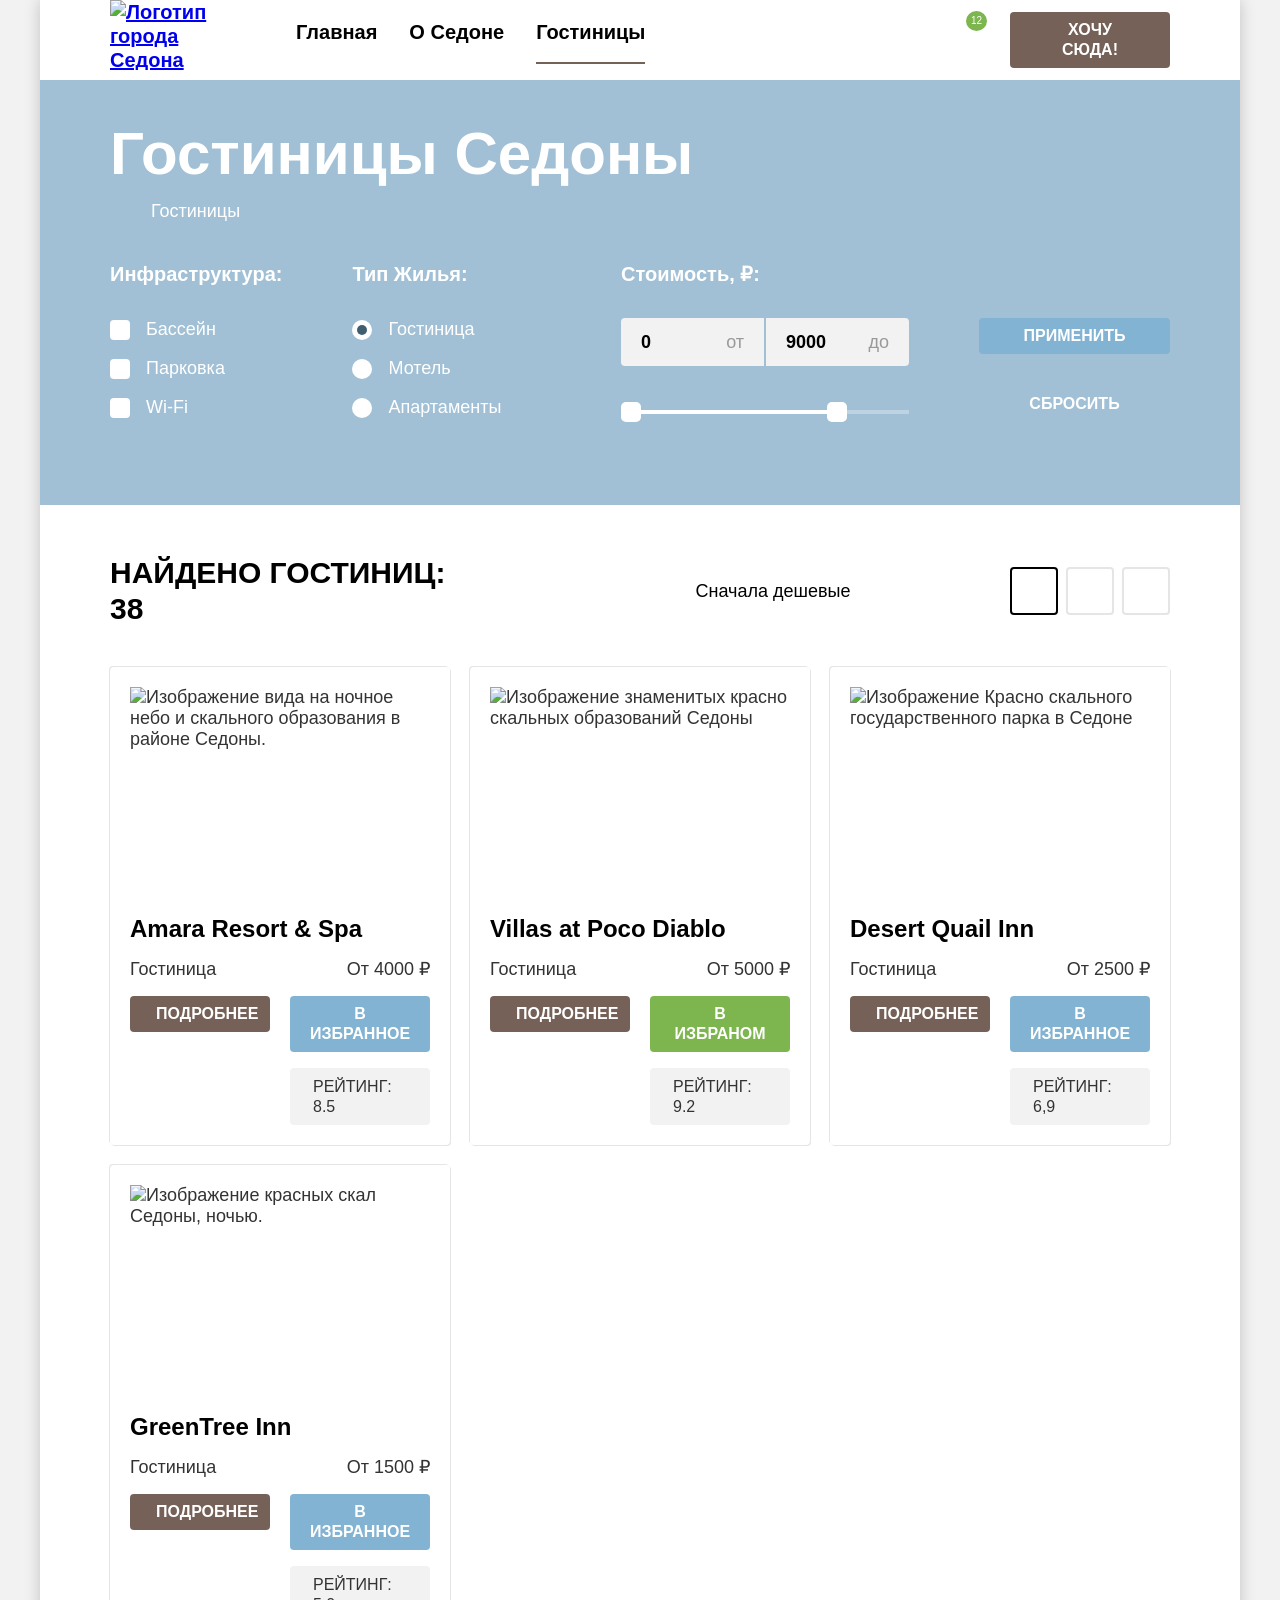
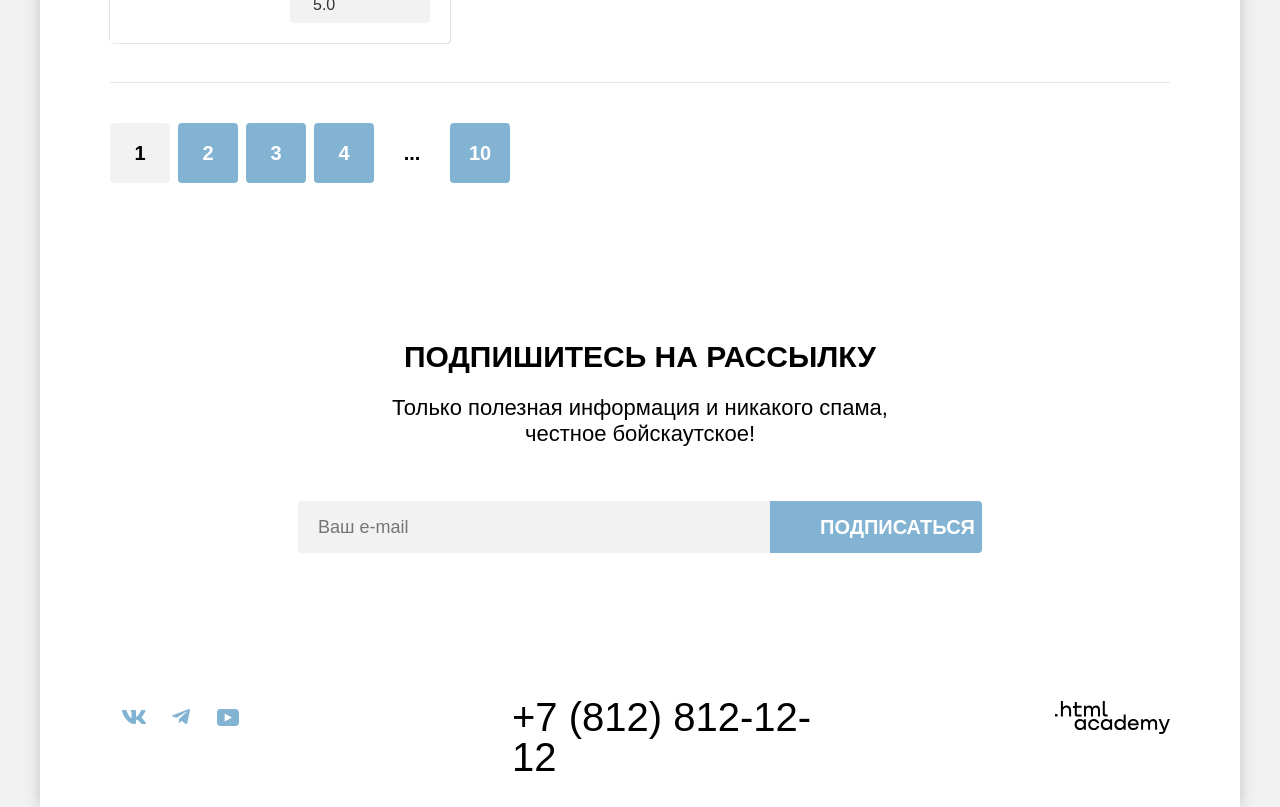
==== catalog.html @ 56d8e595 "New update 05.03.26" ====
<!DOCTYPE html>
<html lang="ru">

  <head>
    <meta charset="utf-8">
    <title>HTML Academy: Седона</title>
    <link rel="stylesheet" href="./css/style.css">
  </head>

  <body>
    <div class="content-wrapper">
      <header class="page-header">
        <a class="logo" aria-current="page" href="index.html">
          <img src="./images/logo.svg" width="140" height="70" alt="Логотип города Седона">
        </a>
        <nav class="page-header-navigation">
          <ul class="navigation-list">
            <li class="navigation-item">
              <a class="navigation-link navigation-link-hover" href="index.html">Главная</a>
            </li>
            <li class="navigation-item">
              <a class="navigation-link navigation-link-hover" href="#">О Седоне</a>
            </li>
            <li class="navigation-item">
              <a class="navigation-link navigation-link-currently" href="catalog.html">Гостиницы</a>
            </li>
          </ul>
          <div class="user-navigation">
            <a class="navigation-link navigation-icon-search" href="#">
              <span class="visually-hidden">Поиск</span>
            </a>
            <a class="navigation-link navigation-icon-preferences" href="#">
              <span class="visually-hidden">Количество предпочтений</span>
              <span class="user-navigation-counter">12</span>
            </a>
            <a href="#" class="navigation-link button">Хочу сюда!</a>
          </div>
        </nav>
      </header>
      <main class="main-inner">
        <div class="inner-wrapper">
          <header class="main-inner-header">
            <h1 class="main-inner-title">Гостиницы Седоны</h1>
            <ul class="breadcrumbs-list">
              <li class="breadcrumbs-item">
                <a class="breadcrumbs-link breadcrumbs-main" href="index.html">
                  <span class="visually-hidden">Главная страница</span>
                </a>
              </li>
              <li class="breadcrumbs-item">
                <a class="breadcrumbs-link">
                  Гостиницы
                </a>
              </li>
            </ul>
          </header>
          <section class="filters-hotels">
            <h2 class="visually-hidden">Фильтры для выбора гостиниц</h2>
            <form class="filters-form" action=" https://echo.htmlacademy.ru/" method="get">
              <fieldset class="filter-fields">
                <legend class="filter-title">Инфраструктура:</legend>
                <ul class="filter-list">
                  <li class="filter-item">
                    <label class="control">
                      <input class="control-input visually-hidden" type="checkbox" name="pool" checked>
                      <span class="control-mark"></span>
                      <span class="control-label">Бассейн</span>
                    </label>
                  </li>
                  <li class="filter-item">
                    <label class="control">
                      <input class="control-input visually-hidden" type="checkbox" name="parking" checked>
                      <span class="control-mark"></span>
                      <span class="control-label">Парковка</span>
                    </label>
                  </li>
                  <li class="filter-item">
                    <label class="control">
                      <input class="control-input visually-hidden" type="checkbox" name="WF">
                      <span class="control-mark"></span>
                      <span class="control-label">Wi-Fi</span>
                    </label>
                  </li>
                </ul>
              </fieldset>
              <fieldset class="filter-fields">
                <legend class="filter-title">Тип Жилья:</legend>
                <ul class="filter-list">
                  <li class="filter-item">
                    <label class="control">
                      <input class="control-input visually-hidden" type="radio" name="accommodation-type" value="hotel"
                        checked>
                      <span class="control-mark"></span>
                      <span class="control-label">Гостиница</span>
                    </label>
                  </li>
                  <li class="filter-item">
                    <label class="control">
                      <input class="control-input visually-hidden" type="radio" name="accommodation-type" value="motel">
                      <span class="control-mark"></span>
                      <span class="control-label">Мотель</span>

                    </label>
                  </li>
                  <li class="filter-item">
                    <label class="control">
                      <input class="control-input visually-hidden" type="radio" name="accommodation-type"
                        value="apartments">
                      <span class="control-mark"></span>
                      <span class="control-label">Апартаменты</span>
                    </label>
                  </li>
                </ul>
              </fieldset>
              <fieldset class="filter-fields">
                <legend class="filter-title">Стоимость, ₽:</legend>
                <div class="range-wrapper-inputs">
                  <label class="range-input-label">
                    <input class="range-input range-input-min" type="number" name="price-from" value="0" min="0"
                      max="8990" step="10">
                    <span class="range-input-text">от</span>
                  </label>
                  <label class="range-input-label">
                    <input class="range-input range-input-max" type="number" name="price-to" value="9000" min="10"
                      max="9000" step="10">
                    <span class="range-input-text">до</span>
                  </label>
                </div>
                <div class="range">
                  <div class="range-slider slider">
                    <div class="slider-bar" style="left: 0; width: 226px">
                      <button class="slider-button slider-button-min" type="button">
                        <span class="visually-hidden">Ручка минимальной цены</span>
                      </button>
                      <button class="slider-button slider-button-max" type="button">
                        <span class="visually-hidden">Ручка максимальной цены</span>
                      </button>
                    </div>
                  </div>
                </div>
              </fieldset>
              <div class="filter-buttons">
                <button class="filter-button-submit button" type="submit">Применить</button>
                <button class="filter-button-reset button" type="reset">Сбросить</button>
              </div>
            </form>
          </section>
        </div>
        <section class="catalog">
          <h2 class="visually-hidden">Результаты поиска</h2>
          <div class="catalog-sort">
            <h3 class="visually-hidden">Сортировка и отображение</h3>
            <p class="sort-title section-title">Найдено гостиниц: <span class="catalog-quantity">38</span></p>
            <select class="sort-select">
              <option class="sort-select-option">Сначала дешевые</option>
            </select>
            <ul class="sort-viewer-list">
              <li class="viewer-item">
                <a class="viewer-link viewer-icon viewer-link-active" href="#">
                  <span class="visually-hidden">Отображение карточками</span>
                </a>
              </li>
              <li class="viewer-item">
                <a class="viewer-link viewer-compact" href="#">
                  <span class="visually-hidden">Отображение слайдами</span>
                </a>
              </li>
              <li class="viewer-item">
                <a class="viewer-link viewer-list" href="#">
                  <span class="visually-hidden">Отображение списком</span>
                </a>
              </li>
            </ul>
          </div>
          <h3 class="visually-hidden">Список выбранных гостиниц</h3>
          <ul class="catalog-card-list">
            <li class="card-item">
              <img class="card-img" src="./images/content/Amara Resort & Spa.jpg" width="300" height="212"
                alt="Изображение вида на ночное небо и скального образования в районе Седоны.">
              <h4 class="card-title">
                <a class="card-link" href="#">
                  Amara Resort & Spa
                </a>
              </h4>
              <p class="card-description">
                <span class="description-title">Гостиница</span>
                <span class="description-defenition">От 4000 ₽</span>
              </p>
              <a class="button card-link button-fiarst" href="#">Подробнее</a>
              <a class="button card-link button-second" href="#">В избранное</a>
              <p class="star-four">
                <span class="visually-hidden">4 звезды</span>
              </p>
              <p class="card-rate">Рейтинг: 8.5</p>
            </li>
            <li class="card-item">
              <img class="card-img" src="./images/content/Villas at Poco Diablo.jpg" width="300" height="212"
                alt="Изображение знаменитых красно скальных образований Седоны">
              <h4 class="card-title">
                <a class="card-link" href="#">
                  Villas at Poco Diablo
                </a>
              </h4>
              <p class="card-description">
                <span class="description-title">Гостиница</span>
                <span class="description-defenition">От 5000 ₽</span>
              </p>
              <a class="button card-link button-fiarst" href="#">Подробнее</a>
              <a class="button card-link button-second-active" href="#">В избраном</a>
              <p class="star-four">
                <span class="visually-hidden">4 звезды</span>
              </p>
              <p class="card-rate">Рейтинг: 9.2</p>
            </li>
            <li class="card-item">
              <img class="card-img" src="./images/content/Desert Quail Inn.jpg" width="300" height="212"
                alt="Изображение Красно скального государственного парка в Седоне">
              <h4 class="card-title">
                <a class="card-link" href="#">
                  Desert Quail Inn
                </a>
              </h4>
              <p class="card-description">
                <span class="description-title">Гостиница</span>
                <span class="description-defenition">От 2500 ₽</span>
              </p>
              <a class="button card-link button-fiarst" href="#">Подробнее</a>
              <a class="button card-link button-second" href="#">В избранное</a>
              <p class="star star-three">
                <span class="visually-hidden">3 звезды</span>
              </p>
              <p class="card-rate">Рейтинг: 6,9</p>
            </li>
            <li class="card-item">
              <img class="card-img" src="./images/content/GreenTree Inn .jpg" width="300" height="212"
                alt="Изображение красных скал Седоны, ночью.">
              <h4 class="card-title">
                <a class="card-link" href="#">
                  GreenTree Inn
                </a>
              </h4>
              <p class="card-description">
                <span class="description-title">Гостиница</span>
                <span class="description-defenition">От 1500 ₽</span>
              </p>
              <a class="button card-link button-fiarst" href="#">Подробнее</a>
              <a class="button card-link button-second" href="#">В избранное</a>
              <p class="star star-two">
                <span class="visually-hidden">2 звезды</span>
              </p>
              <p class="card-rate">Рейтинг: 5.0</p>
            </li>
          </ul>
          <h3 class="visually-hidden">Список страниц</h3>
          <ul class="pages-list">
            <li class="pages-item">
              <a class="pages-link pages-first-link" href="#">1</a>
            </li>
            <li class="pages-item">
              <a class="pages-link" href="#">2</a>
            </li>
            <li class="pages-item">
              <a class="pages-link" href="#">3</a>
            </li>
            <li class="pages-item">
              <a class="pages-link" href="#">4</a>
            </li>
            <li class="pages-item">
              <a class="pages-link pages-penultimate-link" href="#">...</a>
            </li>
            <li class="pages-item">
              <a class="pages-link" href="#">10</a>
            </li>
          </ul>
        </section>
        <section class="subscribe">
          <h2 class="subscribe-title">Подпишитесь на рассылку</h2>
          <p class="subscribe-text">Только полезная информация и никакого спама,<br>честное
            бойскаутское!</p>
          <form class="subscribe-form" action=" https://echo.htmlacademy.ru/" method="get">
            <label class="subscribe-field">
              <span class="visually-hidden">Адрес вашей электронной почты</span>
              <input class="field-input" type="email" name="email" placeholder="Ваш e-mail">
            </label>
            <button class="subscribe-button big-button button" type="submit">Подписаться</button>
          </form>
        </section>
      </main>
      <footer class="footer">
        <ul class="footer-social-list">
          <li class="footer-social-item">
            <a class="footer-social-link" href="https://vk.com/htmlacademy">
              <span class="visually-hidden">Вконтакте</span>
              <svg class="navigation-icon" aria-hidden="true" focusable="false" xmlns="http://www.w3.org/2000/svg"
                width="24" height="14" fill="none" viewBox="0 0 24 14">
                <path fill="#83b3d3" fill-rule="evenodd"
                  d="M23.45.95c.17-.55 0-.95-.8-.95h-2.62c-.67 0-.98.35-1.14.73 0 0-1.34 3.2-3.23 5.27-.61.6-.89.8-1.22.8-.17 0-.42-.2-.42-.74V.95c0-.66-.18-.95-.74-.95H9.15c-.42 0-.67.3-.67.6 0 .61.95.76 1.05 2.5v3.8c0 .84-.16.99-.5.99-.88 0-3.05-3.21-4.33-6.89-.25-.71-.5-1-1.17-1H.9C.15 0 0 .35 0 .73c0 .68.89 4.07 4.14 8.55C6.32 12.34 9.38 14 12.16 14c1.67 0 1.88-.37 1.88-1v-2.32c0-.73.16-.88.69-.88.38 0 1.05.2 2.61 1.67C19.11 13.22 19.4 14 20.41 14h2.62c.75 0 1.13-.37.91-1.1-.24-.72-1.09-1.77-2.21-3.02-.62-.7-1.53-1.47-1.81-1.86-.4-.49-.28-.7 0-1.14 0 0 3.2-4.43 3.53-5.93"
                  clip-rule="evenodd" />
              </svg>
            </a>
          </li>
          <li class="footer-social-item">
            <a class="footer-social-link" href="https://t.me/htmlacademy">
              <span class="visually-hidden">Телеграм</span>
              <svg class="navigation-icon" aria-hidden="true" focusable="false" xmlns="http://www.w3.org/2000/svg"
                width="18" height="16" fill="none" viewBox="0 0 18 16">
                <path fill="#83b3d3"
                  d="M16.79.1.84 6.25c-1.09.43-1.08 1.04-.2 1.31l4.1 1.28 9.47-5.98c.44-.27.85-.12.52.18L7.05 9.96l-.28 4.22c.41 0 .6-.19.83-.41l1.99-1.93 4.13 3.05c.77.42 1.31.2 1.5-.7l2.72-12.8c.28-1.12-.43-1.62-1.16-1.3" />
              </svg>
            </a>
          </li>
          <li class="footer-social-item">
            <a class="footer-social-link" href="https://www.youtube.com/user/htmlacademyru">
              <span class="visually-hidden">Ютуб</span>
              <svg class="navigation-icon" aria-hidden="true" focusable="false" xmlns="http://www.w3.org/2000/svg"
                width="22" height="17" fill="none" viewBox="0 0 22 17">
                <path fill="#83b3d3"
                  d="M18.6 0H3.18C1.31 0 0 1.6 0 3.4v10.1C0 15.4 1.31 17 3.17 17h15.66c1.64 0 3.17-1.6 3.17-3.4V3.4C21.78 1.6 20.47 0 18.6 0M7.67 12.54V4.46L15 8.5z" />
              </svg>
            </a>
          </li>
        </ul>
        <div class="footer-phone">
          <a class="phones-number" href="tel:+78128121212">+7 (812) 812-12-12</a>
        </div>
        <a class="footer-developer" href="https://htmlacademy.ru/">
          <svg class="navigation-icon" aria-hidden="true" focusable="false" xmlns="http://www.w3.org/2000/svg"
            width="115" height="33" fill="none" viewBox="0 0 115 33">
            <path fill="#000"
              d="M0 12.9v2.6h2.5v-2.6zM11.6 4.5c-1.6 0-2.8.7-3.6 1.7h-.1V0h-2v15.5h2v-5.3c0-2.1 1.3-3.6 3.3-3.6 1.8 0 2.9 1.4 2.9 3.2v5.7h2V9.4c.1-3-1.8-4.9-4.5-4.9M26.6 4.8h-4.8V1.1h-2v3.8h-1.9v2h1.9v6c0 1.7 1 2.7 2.7 2.7h4.1v-2h-3.7c-.7 0-1.1-.4-1.1-1.1V6.8h4.8zM41.1 4.6c-1.6 0-2.9.8-3.5 2.1h-.1c-.6-1.2-1.8-2.1-3.4-2.1-1.4 0-2.5.8-3.1 1.8h-.1V4.8H29v10.6h2V10c0-2 1-3.5 2.6-3.5 1.5 0 2.4 1 2.4 2.6v6.3h2V9.8c0-2.4 1.4-3.3 2.6-3.3 1.5 0 2.4 1 2.4 2.6v6.3h2V8.9c.1-2.5-1.4-4.3-3.9-4.3M47.8 12.7c0 1.7 1 2.7 2.8 2.7h2v-2h-1.7c-.7 0-1.1-.4-1.1-1.1V0h-2zM28.9 19.7c-.9-1.1-2.2-1.8-3.9-1.8-3.1 0-5.4 2.3-5.4 5.6s2.3 5.6 5.4 5.6c1.8 0 3-.8 3.8-1.9h.1v1.6h2V18.2h-2zm-3.6 7.4c-2.2 0-3.6-1.6-3.6-3.6s1.4-3.6 3.6-3.6 3.6 1.6 3.6 3.6c0 1.9-1.4 3.6-3.6 3.6M44.2 22c-.5-2.4-2.6-4.1-5.4-4.1a5.4 5.4 0 0 0-5.6 5.6c0 3.1 2.2 5.6 5.6 5.6 2.8 0 4.9-1.8 5.4-4.2h-2.1a3.4 3.4 0 0 1-3.3 2.3c-2.2 0-3.6-1.6-3.6-3.6s1.4-3.6 3.6-3.6c1.6 0 2.8 1 3.3 2.2h2.1zM55.1 19.7c-.9-1.1-2.2-1.8-3.9-1.8-3.1 0-5.4 2.3-5.4 5.6s2.3 5.6 5.4 5.6c1.8 0 3-.8 3.8-1.9h.1v1.6h2V18.2h-2zm-3.6 7.4c-2.2 0-3.6-1.6-3.6-3.6s1.4-3.6 3.6-3.6 3.6 1.6 3.6 3.6c0 1.9-1.5 3.6-3.6 3.6M68.7 19.8c-.9-1.1-2.2-1.9-3.9-1.9-3.1 0-5.4 2.3-5.4 5.6s2.2 5.6 5.4 5.6c1.7 0 3-.8 3.8-1.8h.1v1.5h2V13.4h-2zm-3.6 7.3c-2.2 0-3.6-1.6-3.6-3.6s1.4-3.6 3.6-3.6 3.6 1.6 3.6 3.6c-.1 2-1.5 3.6-3.6 3.6M78.3 17.9c-3.3 0-5.5 2.5-5.5 5.6 0 3 2.1 5.6 5.5 5.6 2.5 0 4.5-1.3 5.2-3.6h-2.1c-.5 1-1.6 1.6-3 1.6-1.9 0-3.3-1.3-3.4-2.9h8.8c.2-3.6-2-6.3-5.5-6.3m0 1.9c1.7 0 3 1 3.3 2.6h-6.5c.3-1.5 1.5-2.6 3.2-2.6M98.2 17.9c-1.6 0-2.9.8-3.6 2h-.1c-.6-1.2-1.8-2-3.4-2-1.4 0-2.5.7-3.1 1.8v-1.5h-1.9v10.6h2v-5.4c0-2 1-3.4 2.6-3.5 1.5 0 2.4 1 2.4 2.6v6.3h2v-5.6c0-2.4 1.4-3.3 2.6-3.3 1.5 0 2.4 1 2.4 2.6v6.3h2v-6.5c.1-2.6-1.4-4.4-3.9-4.4M109.4 27l-3.6-8.9h-2.2l4.8 11.6c-.3.9-.7 1.2-1.7 1.2h-2.5v2h2.5c1.8 0 2.8-.8 3.5-2.6l4.7-12.2h-2.1z" />
          </svg>
        </a>
      </footer>
    </div>
  </body>

</html>
---- css/style.css ----
@font-face {
  font-family: "PT Sans";
  font-weight: 400;
  font-style: normal;
  font-display: swap;
  src: url("../fonts/ptsans-400.woff2") format("woff2");
}

@font-face {
  font-family: "PT Sans";
  font-weight: 700;
  font-style: normal;
  font-display: swap;
  src: url("../fonts/ptsans-700.woff2") format("woff2");
}

html{
  height: 100%;
}

body {
  font-family: "PT Sans", sans-serif;
  font-size: 18px;
  line-height: 21px;
  font-weight: 400;
  font-style: normal;
  background-color: #f2f2f2;
  color: #333333;
  height: 100%;
  margin: 0;
}

.visually-hidden {
  position: absolute;
  width: 1px;
  height: 1px;
  margin: -1px;
  padding: 0;
  border: 0;
  clip: rect(0 0 0 0);
  overflow: hidden;
}

.content-wrapper{
  background-color: #ffffff;
  width: 1200px;
  margin: 0 auto;
  display: flex;
  flex-direction: column;
  min-height: 100vh;
  box-shadow: 0 0 15px 0 #00000033;
;
}

.page-header{
  display: flex;
  padding: 0 70px;
  min-height: 64px;
  font-size: 20px;
  line-height: 24px;
  font-weight: 700;
  align-items: flex-start;
}

.logo {
  display: flex;
  align-items: center;
  margin-right: 30px;
  margin-bottom: -6px;
  z-index: 100;
}

.logo img{
  display: block;
}

.page-header-navigation {
  display: flex;
  flex-grow: 1;
  align-items: flex-start;
}

.navigation-list {
  display: flex;
  width: 464px;
  align-items: center;
  flex-wrap: wrap;
  margin: 0;
  padding: 0;
  list-style: none;
}


.navigation-link-currently::after{
  position: absolute;
  content: "";
  left: 16px;
  right: 16px;
  bottom: 0;
  height: 2px;
  background-color: #756257;
}

.user-navigation {
  display: flex;
  width: 338px;
  align-items: flex-start;
  flex-wrap: wrap;
  margin-left: auto;
  justify-content: flex-end;
}

.navigation-link,.card-link,.footer-social-link,.phones-number,.pages-link{
  display: block;
  color: #000000;
  text-decoration: none;
}

.navigation-link{
  position: relative;
  min-width: 20px;
  min-height: 20px;
  padding: 20px 16px;
}

.navigation-link-hover:hover::after{
  position: absolute;
  content: "";
  left: 16px;
  right: 16px;
  bottom: 0;
  height: 2px;
  background-color: #756257;
}

.user-navigation .navigation-link{
  padding: 22px 12px;
}

.user-navigation .button:hover{
  background-color: #615048;
}

.user-navigation .button{
  margin: 12px 0 12px 20px;
  padding: 8px 34px;
  max-width: 160px;
  box-sizing: border-box;
}

.navigation-icon-search{
  background-image: url(../images/background/search.svg);
  background-repeat: no-repeat;
  background-position: center;
}

.navigation-icon-preferences{
  background-image: url(../images/background/preferences.svg);
  background-repeat: no-repeat;
  background-position: center;
  position: relative
}

.user-navigation-counter{
    position: absolute;
    background-color: #7DB54F;
    color: #fff;
    padding: 5px;
    border-radius: 50%;
    top: 11px;
    left: 20px;
    font-size: 10px;
    line-height: 10px;
    font-weight: 400;
}

.button{
  background-color: #756157;
  font-family: "PT Sans", sans-serif;
  color: #ffffff;
  font-size: 16px;
  line-height: 20px;
  font-weight: 700;
  text-transform: uppercase;
  text-align: center;
  border: none;
  border-radius: 4px;
}

.big-button{
  font-size: 20px;
  line-height: 36px;
}

.main,.main-inner{
  flex-grow: 1;
}

.promo-image{
  display: block;
  padding: 51px 0 82px;
  margin: 0 auto;
}

.main-promo{
  background-image: url(../images/background/divider.svg),url(../images/background/promo.jpg);
  background-size: 100% auto,cover;
  background-position: left bottom,left top;
  background-repeat: no-repeat;
  background-color: #a1c0d5;
  margin-bottom: 69px;
}

.section-title,.search-title,.subscribe-title {
  color: #000000;
  font-size: 30px;
  font-weight: 700;
  line-height: 36px;
  text-transform: uppercase;
  margin: 0;
}

.section-description,.search-text,.subscribe-text{
  font-size: 22px;
  line-height: 26px;
  margin: 0;
}

.section-subtitle{
  color: #000000;
  font-size: 24px;
  font-weight: 700;
  line-height: 28px;
  text-transform: uppercase;
  margin: 0;
}

.features-large .section-subtitle::after{
  background-color: #FFFFFF4D;
}

.features{
  text-align: center;
  margin-bottom: 64px;
}

.features-title{
  margin-bottom: 25px;
}

.features-description{
  margin-bottom: 90px;
}

.features-list{
  display: flex;
  flex-wrap: wrap;
  margin: 0;
  padding: 0;
  list-style: none;
}

.features-item{
  width: 400px;
  box-sizing: border-box;
  padding: 112px 85px;
}


.features-large{
  display: flex;
  width: 1200px;
  flex-wrap: wrap;
  color: #ffffff;
  background-color: #82B3D3;
  padding: 0;
}

.features-small:nth-of-type(odd) {
  background-color: rgba(131, 179, 211, 0.12);
}

.features-small:nth-of-type(even) {
  background-color: rgba(131, 179, 211, 0.2);
}

.features-large-wrapper{
  width: 400px;
  padding: 102px 85px;
  box-sizing: border-box;
}

.features-large .section-subtitle{
  color: #ffffff;
}

.features-subtitle{
  margin-bottom: 62px;
  position: relative;
}

.features-subtitle::after{
   content: "";
   width: 60px;
   height: 2px;
   background-color: #0000004D;
   top: 86px;
   left: 50%;
   margin-left: -30px;
   position: absolute;
}

.features-text{
  margin: 0;
}

.services{
  text-align: center;
}

.services-list{
  width: 1200px;
  display: flex;
  flex-wrap: wrap;
  margin: 0;
  padding: 0;
  list-style: none;
}

.services-title{
  margin-bottom: 20px;
}

.services-description{
  margin-bottom: 64px;
}

.services-item{
  box-sizing: border-box;
  width: 400px;
  padding: 183px 85px 81px;
  background-repeat: no-repeat;
  background-position: 162.5px 81px;
}

.services-item:nth-of-type(odd){
  background-color: #83B3D31F;
}

.services-item-dwelling{
  background-image: url(../images/background/dwelling.svg);
}

.services-item-food{
  background-image: url(../images/background/food.svg);
}

.services-item-gift{
  background-image: url(../images/background/gift.svg);
}

.services-item-text{
  margin: 0;
}

.services-item-title{
  margin-bottom: 30px;
}

.search{
  width: 1200px;
  text-align: center;
  padding: 96px 304px;
  box-sizing: border-box;
}

.search-title{
  margin-bottom: 20px;
}

.search-text{
  margin-bottom: 54px;
}

.search-button{
  text-decoration: none;
  display: inline-block;
  padding: 8px 50px;
  min-width: 276px;
  border: none;
}

.subscribe{
  background-color: #a1c0d5;
  color: #ffffff;
  background-image: url(../images/background/subscribe.jpg);
  background-size: cover;
  background-position: left top;
  background-repeat: no-repeat;
  text-align: center;
  padding-top: 96px;
  padding-bottom: 104px;
}



.subscribe-title{
  color: #ffffff;
  margin: 0;
  margin-bottom: 20px;
}

.subscribe-description{
  margin-bottom: 54px;
}

.subscribe-form{
  display: flex;
  margin: 0 auto;
  width: 684px;
  border-radius: 4px;
}
.subscribe-field{
flex-grow: 1;
}
.subscribe-button{
  min-width: 132px;
  min-height: 36px;
  padding: 8px 50px;
  border: none;
  border-top-left-radius: 0;
  border-bottom-left-radius: 0;
}

.field-input{
  width: 452px;
  padding: 14px 0 14px 20px;
  border-top-left-radius: 4px;
  border-bottom-left-radius: 4px;
  border: none;
}

.field-input {
  font-family: inherit;
  font-size: 18px;
  line-height: 24px;
  background-color: #F2F2F2;
;
}

.subscribe-button{
  background-color: #82B3D3;
}

.footer{
  display: flex;
  padding: 40px 70px 30px;
  justify-content: space-between;
  align-items: flex-start;
}

.footer-social-list{
  display: flex;
  align-items: center;
  width: 190px;
  margin: 0;
  padding: 0;
  list-style: none;
  flex-wrap: wrap;
}

.footer-social-link{
  position: relative;
  display: block;
  min-width: 24px;
  min-height: 17px;
  padding: 11.5px 11.665px ;
}

.navigation-icon{
  position: absolute;
  top: 0;
  bottom: 0;
  right: 0;
  left: 0;
  margin: auto;


}

.footer-phone{
  display: flex;
  flex-wrap: wrap;
  justify-content: center;
  width: 331px; ;
}

.phones-number{
  font-size: 40px;
  line-height: 40px;
}

.footer-developer{
  position: relative;
  width: 115px;
  height: 40px;
}

.inner-wrapper{
  background-color: #a1c0d5;
  color: #ffffff;
  background-image: url(../images/background/main-inner.jpg);
  background-size: cover;
  background-position: left top;
  background-repeat: no-repeat;
  padding: 35px 70px 70px;
}

.filters-form{
  display: flex;
  flex-grow: 1;
  align-items: flex-start;
}

.filter-fields{
  width: 150px;
  padding: 0;
  margin: 0;
  margin-right: 70px;
  border: none;
}

.filter-fields:nth-child(3){
  width: 288px;
  margin-left: auto;
}

.filter-title{
  margin-bottom: 32px;
  padding: 0;
}

.filter-list{
  margin: 0;
  padding: 0;
  list-style-type: none;
}

.control{
  position: relative;
  display: block;
  font-size: 18px;
  line-height: 23px;
  padding-left: 36px;
  margin-bottom: 16px;
}

.control-mark{
  position: absolute;
  top: 1.5px;
  left: 0;
  width: 20px;
  height: 20px;
  background-color: #ffffff;
  border-radius: 4px;
}

.control-input[type="checkbox"]:checked + .control-mark{
  background-image: url(../images/background/checked.svg);
  background-repeat: no-repeat;
  background-position: center;
}

.control-input[type="radio"] + .control-mark{
  border-radius: 50%;
}

.control-input[type="radio"]:checked + .control-mark::before{
  position: absolute;
  top: 5px;
  left: 5px;
  width: 10px;
  height: 10px;
  border-radius: 50%;
  background-color: #3f5e72;
  content: "";
}

.range-wrapper-inputs{
  display: flex;
  justify-content: center;
  gap: 2px;
  margin-bottom: 44px;
}

.range-input-label{
  display: flex;
  align-items: center;
  position: relative;
  border-radius: 4px;
}

.range-input{
  width: 143px;
  box-sizing: border-box;
  padding: 12px 20px;
  font-family: "PT Sans", sans-serif;
  font-size: 18px;
  font-weight: 700;
  line-height: 24px;
  text-align: left;
  background-color: #F2F2F2;
  border: none;
  appearance: textfield;
}

.range-input::-webkit-outer-spin-button,
.range-input::-webkit-inner-spin-button {
  appearance: none;
  margin: 0;
}

.range-input-max{
  border-radius: 0 4px 4px 0;
}

.range-input-min{
  border-radius: 4px 0 0 4px;
}

.range-input-text{
  position: absolute;
  right: 20px;
  top: 50%;
  transform: translateY(-50%);
  color: #999;
}

.range-slider{
  position: relative;
  height: 4px;
  background-color: rgba(255, 255, 255, 0.3);
}

.slider-bar{
  position: absolute;
  height: 4px;
  background-color: #ffffff;
}

.slider-button{
  position: absolute;
  width: 20px;
  height: 20px;
  background-color: #ffffff;
  border-radius: 5px;
  border: none;
}

.slider-button-min{
  top: -8px;
  left: 0;
}

.slider-button-max {
  top: -8px;
  right: 0;
}

.filter-buttons{
 display: flex;
 flex-direction: column;
 width: 191px;
 padding-top: 56px;
 flex-wrap: wrap;
 gap: 32px;

}

.main-inner-title{
font-weight: 700;
font-size: 60px;
line-height: 78px;
margin: 0;
margin-bottom: 8px;
}

.breadcrumbs-list {
  display: flex;
  align-items: center;
  flex-wrap: wrap;
  gap: 10px;
  margin: 0;
  margin-bottom: 40px;
  padding: 0;
  list-style: none;
}


.breadcrumbs-item {
  display: flex;
  align-items: center;
}

.breadcrumbs-item:not(:last-child)::after {
  content: "";
  width: 8px;
  height: 20px;
  margin-left: 10px;
  background-image: url(../images/background/arrow.svg);
  background-repeat: no-repeat;
  background-position: center;
}

.breadcrumbs-main {
  display: block;
  width: 13px;
  height: 20px;

  background-image: url(../images/background/main-page.svg);
  background-repeat: no-repeat;
  background-position: center;
}

.filter-title{
font-weight: 700;
font-size: 20px;
line-height: 24px;
}

.control{
  line-height: 23px;
}

.range-field{
  line-height: 24px;
}

.filter-button-submit{
  background-color: #82B3D3;
  padding: 8px 0;
}

.filter-button-reset{
  background-color: transparent;
  padding: 8px 0;
}

.catalog{
  padding: 50px 70px 60px;
}

.catalog-sort{
  display: flex;
  flex-grow: 1;
  align-items: center;
  margin-bottom: 40px;
}

.sort-title{
  margin-right: 200px;
}

.sort-select{
  width: 292px;
  padding: 14px 20px;
  padding-right: 52px;
  background-color: inherit;
  font-family: "PT Sans", sans-serif;
  font-size: 18px;
  line-height: 21px;
  font-weight: 400;
  font-style: normal;
  appearance: none;
  background-image: url(../images/background/select-arrow.svg);
  background-repeat: no-repeat;
  background-position: right 20px center;
  border: none;

}

.select-option{
  font-family: inherit;
  font-size: inherit;
  line-height: inherit;
}

.sort-viewer-list{
  display: flex;
  flex-wrap: wrap;
  width: 216px;
  gap: 8px;
  margin: 0;
  margin-left: auto;
  padding: 0;
  list-style: none;
  justify-content: end;
  align-items: center;
}

.viewer-link{
  display: block;
  min-width: 16px;
  min-height: 14px;
  padding: 15px 14px;
  border: 2px solid #E5E5E5;
  border-radius: 4px;
}

.viewer-link-active{
  border-color: #000000;
}

.viewer-icon{
  background-image: url(../images/background/View-icon.svg);
  background-repeat: no-repeat;
  background-position: center;
}

.viewer-compact{
  background-image: url(../images/background/View-compact.svg);
  background-repeat: no-repeat;
  background-position: center;
}

.viewer-list{
   background-image: url(../images/background/View-list.svg);
  background-repeat: no-repeat;
  background-position: center;
}

.card-title{
font-size: 24px;
line-height: 28px;
}

.button-fiarst{
  padding: 8px 26px;
}

.button-second{
  background-color: #82B3D3;
  padding: 8px 20px;
}

.button-second-active{
  background-color: #7DB54F;
  padding: 8px 18px;
}

.card-rate{
font-size: 16px;
line-height: 20px;
text-transform: uppercase;
padding: 9px 22px 8px 23px;
background-color: #F2F2F2;
border-radius: 4px;
margin: 0;
}
.pages-link{
font-weight: 700;
font-size: 20px;
line-height: 36px;
text-align: center;
vertical-align: middle;
text-transform: uppercase;
}

.main-inner .subscribe{
  background-color: transparent;
  background-image: none;
  color: #000000;
}

.main-inner .subscribe-title{
  color: #000000;
}

.pages-list{
  display: flex;
  flex-wrap: wrap;
  gap: 8px;
  margin: 0;
  padding: 0;
  list-style: none;
  width: 400px;
}

.pages-link{
  min-width: 60px;
  background-color: #82B3D3 ;
  color: #ffffff;
  display: block;
  padding: 12px;
  text-align: center;
  border-radius: 4px;
  box-sizing: border-box;
}

.pages-first-link{
  background-color: #F2F2F2;
  color: #000000;
}

.pages-penultimate-link{
  background-color: transparent;
  color: #000000;
}

.subscribe-text{
  margin-bottom: 54px;
}

.catalog-card-list{
  position: relative;
  margin: 0;
  padding: 0;
  list-style: none;
  display: grid;
  grid-template-columns: repeat(3, 340px);
  gap: 20px;
  margin-bottom: 80px;
}

.catalog-card-list::before{
  position: absolute;
  content: "";
  left: 0;
  right: 0;
  bottom: -40px;
  height: 1px;
  background-color: #E5E5E5;
}

.card-item{
  width: 340px;
  display: grid;
  grid-template-columns: repeat(2, 140px);
  grid-template-rows: 212px min-content min-content min-content auto;
  gap: 16px 20px;
  padding: 20px;
  box-sizing: border-box;
  box-shadow: 1px 1px #e5e5e5, -1px -1px #e5e5e5;
  border-radius: 4px;
  align-items: flex-start;
}

.card-img {
  grid-column: 1 / -1;
  width: 100%;
}

.card-title {
  grid-column: 1 / -1;
  margin: 0;
}

.card-description {
  grid-column: 1 / -1;
  display: flex;
  justify-content: space-between;
  margin: 0;
}

.card-rate{
  align-self: end;
}
.star{
  min-width: 100px;
  min-height: 17px;
}

.star-two{
  margin: 0;
  background-image: url(../images/background/TwoStars.svg);
  background-repeat: no-repeat;
  background-position-y: center;
}

.star-three{
  margin: 0;
  background-image: url(../images/background/ThreeStars.svg);
  background-repeat: no-repeat;
  background-position-y: center;
}

.star-four{
  margin: 0;
  background-image: url(../images/background/FourStars.svg);
  background-repeat: no-repeat;
  background-position-y: center;
}
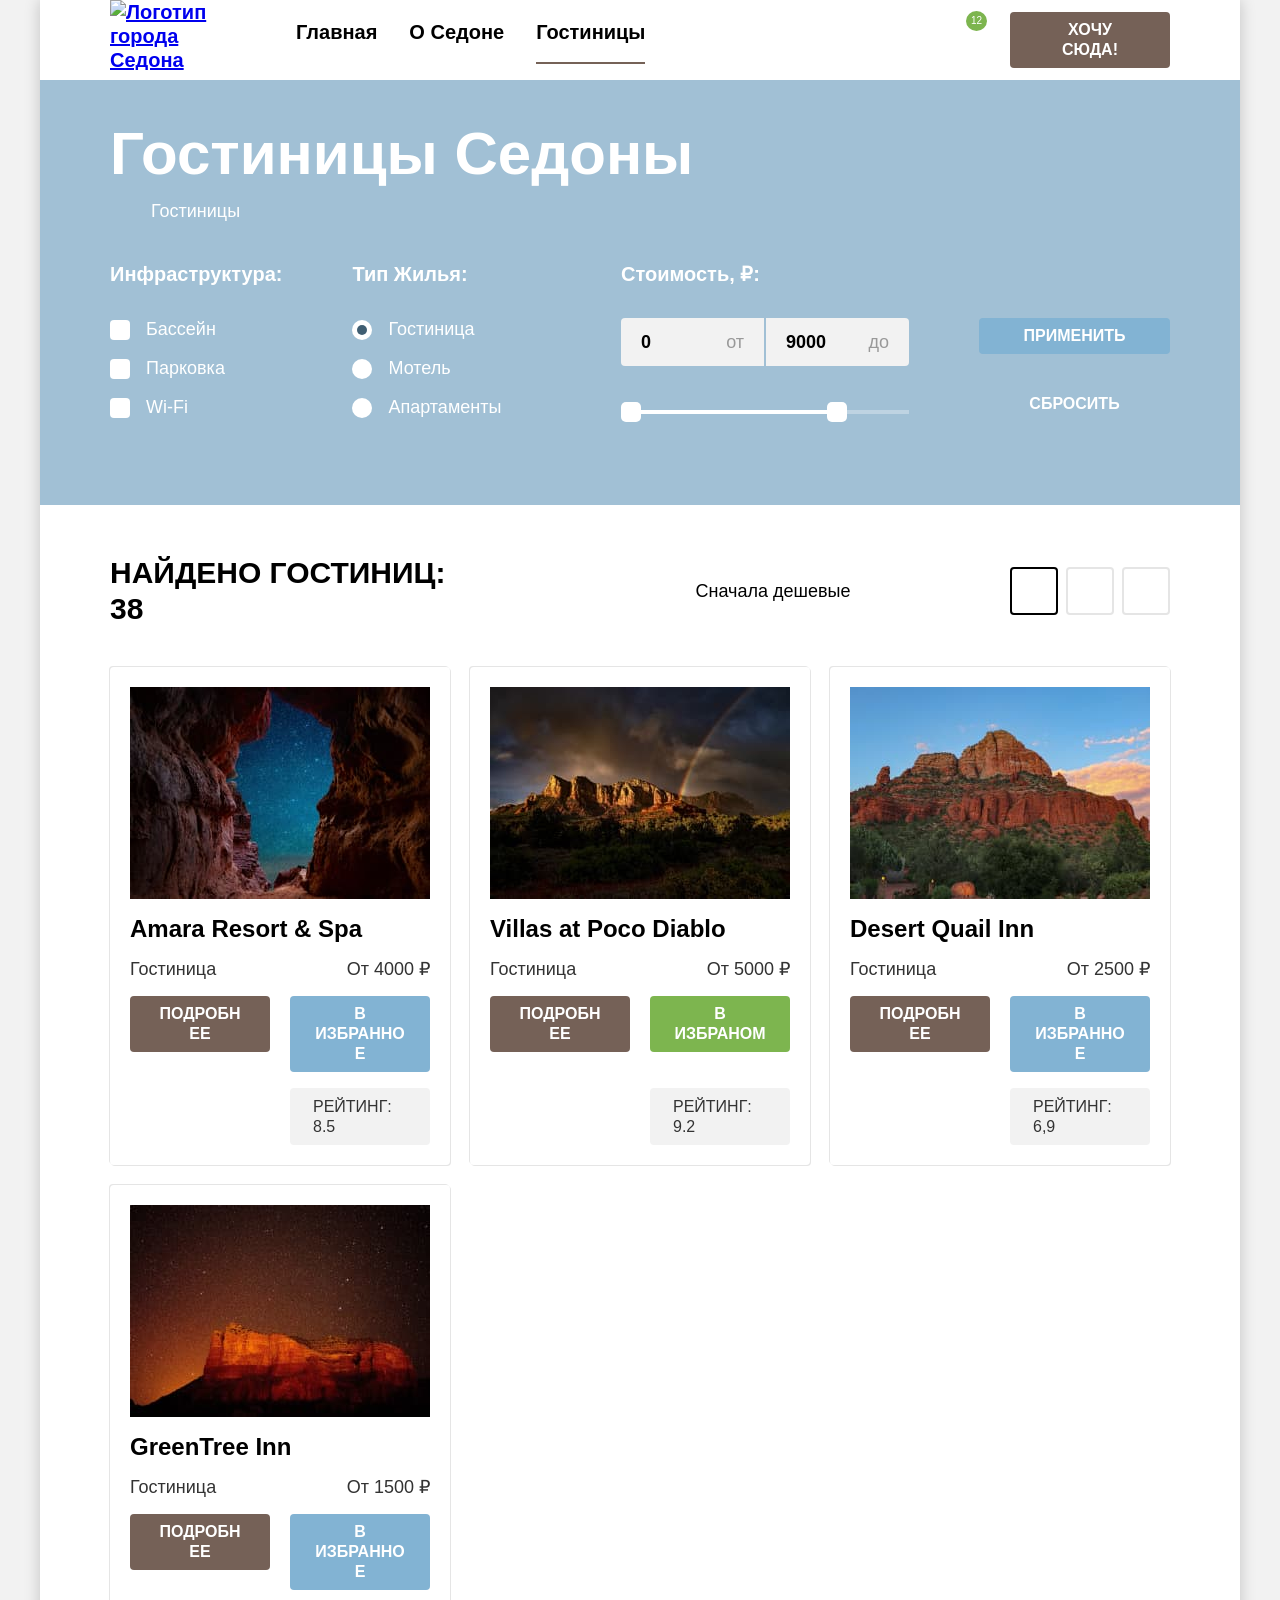
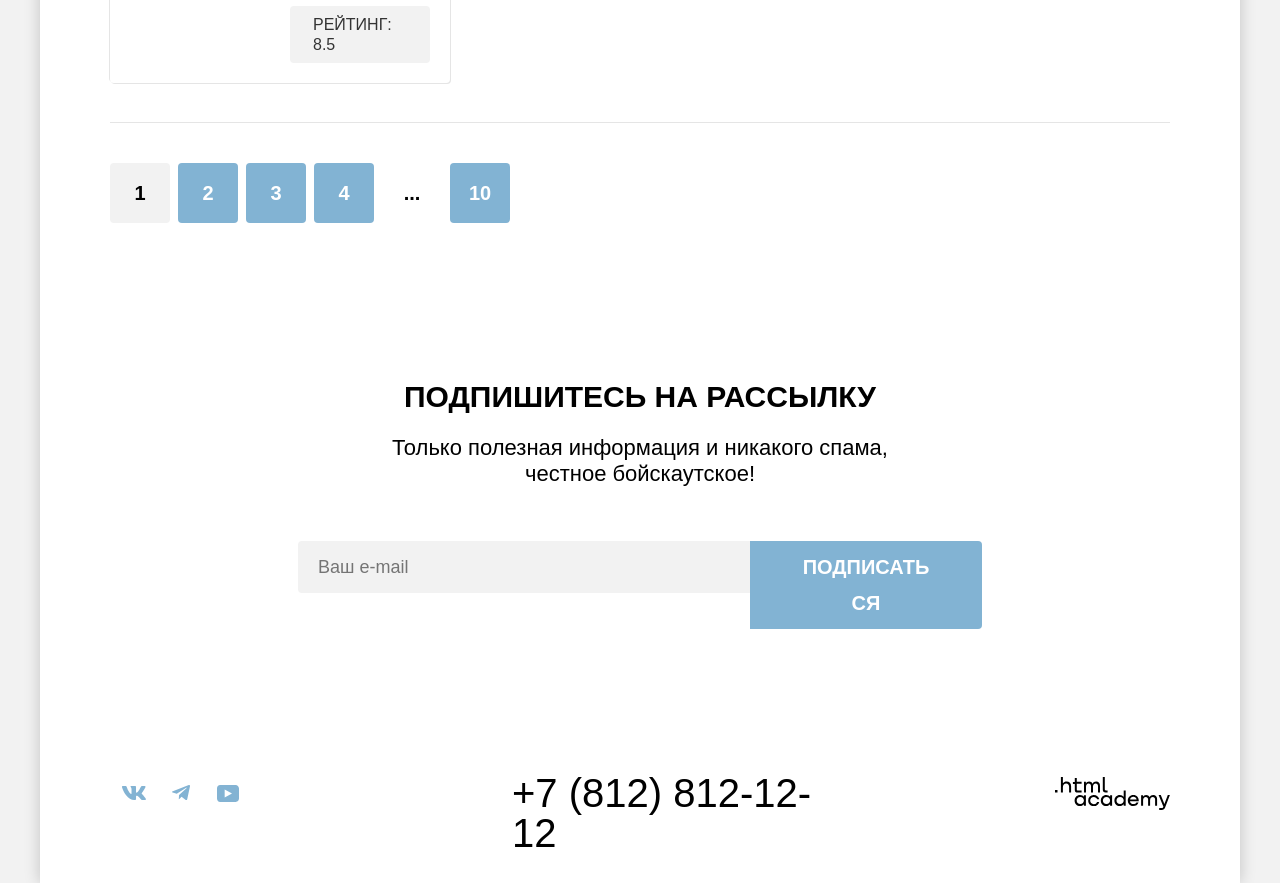
==== commit f28e225f: "new update 07,5.03.26" ====
--- a/catalog.html
+++ b/catalog.html
@@ -175,7 +175,7 @@
           <h3 class="visually-hidden">Список выбранных гостиниц</h3>
           <ul class="catalog-card-list">
             <li class="card-item">
-              <img class="card-img" src="./images/content/Amara Resort & Spa.jpg" width="300" height="212"
+              <img class="card-img" src="./images/content/amara-resort-&-spa.jpg" width="300" height="212"
                 alt="Изображение вида на ночное небо и скального образования в районе Седоны.">
               <h4 class="card-title">
                 <a class="card-link" href="#">
@@ -188,13 +188,13 @@
               </p>
               <a class="button card-link button-fiarst" href="#">Подробнее</a>
               <a class="button card-link button-second" href="#">В избранное</a>
-              <p class="star-four">
+              <div class="star star-four" role="img" aria-label="4 звезды">
                 <span class="visually-hidden">4 звезды</span>
-              </p>
+              </div>
               <p class="card-rate">Рейтинг: 8.5</p>
             </li>
             <li class="card-item">
-              <img class="card-img" src="./images/content/Villas at Poco Diablo.jpg" width="300" height="212"
+              <img class="card-img" src="./images/content/villas-at-poco-diablo.jpg" width="300" height="212"
                 alt="Изображение знаменитых красно скальных образований Седоны">
               <h4 class="card-title">
                 <a class="card-link" href="#">
@@ -207,13 +207,13 @@
               </p>
               <a class="button card-link button-fiarst" href="#">Подробнее</a>
               <a class="button card-link button-second-active" href="#">В избраном</a>
-              <p class="star-four">
+              <div class="star star-four" role="img" aria-label="4 звезды">
                 <span class="visually-hidden">4 звезды</span>
-              </p>
+              </div>
               <p class="card-rate">Рейтинг: 9.2</p>
             </li>
             <li class="card-item">
-              <img class="card-img" src="./images/content/Desert Quail Inn.jpg" width="300" height="212"
+              <img class="card-img" src="./images/content/desert-quail-inn.jpg" width="300" height="212"
                 alt="Изображение Красно скального государственного парка в Седоне">
               <h4 class="card-title">
                 <a class="card-link" href="#">
@@ -226,14 +226,14 @@
               </p>
               <a class="button card-link button-fiarst" href="#">Подробнее</a>
               <a class="button card-link button-second" href="#">В избранное</a>
-              <p class="star star-three">
+              <div class="star star-three" role="img" aria-label="3 звезды">
                 <span class="visually-hidden">3 звезды</span>
-              </p>
+              </div>
               <p class="card-rate">Рейтинг: 6,9</p>
             </li>
             <li class="card-item">
-              <img class="card-img" src="./images/content/GreenTree Inn .jpg" width="300" height="212"
-                alt="Изображение красных скал Седоны, ночью.">
+              <img class="card-img" src="./images/content/greentree-inn.jpg" width="300" height="212"
+                alt="Изображение вида на ночное небо и скального образования в районе Седоны.">
               <h4 class="card-title">
                 <a class="card-link" href="#">
                   GreenTree Inn
@@ -245,10 +245,10 @@
               </p>
               <a class="button card-link button-fiarst" href="#">Подробнее</a>
               <a class="button card-link button-second" href="#">В избранное</a>
-              <p class="star star-two">
+              <div class="star star-two" role="img" aria-label="4 звезды">
                 <span class="visually-hidden">2 звезды</span>
-              </p>
-              <p class="card-rate">Рейтинг: 5.0</p>
+              </div>
+              <p class="card-rate">Рейтинг: 8.5</p>
             </li>
           </ul>
           <h3 class="visually-hidden">Список страниц</h3>
--- a/css/style.css
+++ b/css/style.css
@@ -148,10 +148,20 @@
   box-sizing: border-box;
 }
 
-.navigation-icon-search{
-  background-image: url(../images/background/search.svg);
-  background-repeat: no-repeat;
-  background-position: center;
+.navigation-search-icon, .navigation-preferences-icon{
+  display: block;
+  fill:  #000000;
+}
+
+.navigation-preferences:hover .navigation-preferences-icon,.navigation-preferences:focus-visible .navigation-preferences-icon,
+.navigation-search:hover .navigation-search-icon,.navigation-search:focus-visible .navigation-search-icon{
+  fill: #68A2CA;
+}
+
+.navigation-preferences:active .navigation-preferences-icon,
+.navigation-search:active .navigation-search-icon {
+  fill: #82B3D3;
+
 }
 
 .navigation-icon-preferences{
@@ -185,6 +195,7 @@
   text-align: center;
   border: none;
   border-radius: 4px;
+  overflow-wrap:break-word;
 }
 
 .big-button{
@@ -383,8 +394,6 @@
 }
 
 .search-button{
-  text-decoration: none;
-  display: inline-block;
   padding: 8px 50px;
   min-width: 276px;
   border: none;
@@ -438,6 +447,7 @@
   border-top-left-radius: 4px;
   border-bottom-left-radius: 4px;
   border: none;
+  box-sizing: border-box;
 }
 
 .field-input {
@@ -603,7 +613,7 @@
 .range-input{
   width: 143px;
   box-sizing: border-box;
-  padding: 12px 20px;
+  padding: 12px 40px 12px 20px;
   font-family: "PT Sans", sans-serif;
   font-size: 18px;
   font-weight: 700;
@@ -849,21 +859,22 @@
 }
 
 .card-rate{
-font-size: 16px;
-line-height: 20px;
-text-transform: uppercase;
-padding: 9px 22px 8px 23px;
-background-color: #F2F2F2;
-border-radius: 4px;
-margin: 0;
+  font-size: 16px;
+  line-height: 20px;
+  text-transform: uppercase;
+  padding: 9px 22px 8px 23px;
+  background-color: #F2F2F2;
+  border-radius: 4px;
+  margin: 0;
+  align-self: end;
 }
 .pages-link{
-font-weight: 700;
-font-size: 20px;
-line-height: 36px;
-text-align: center;
-vertical-align: middle;
-text-transform: uppercase;
+  font-weight: 700;
+  font-size: 20px;
+  line-height: 36px;
+  text-align: center;
+  vertical-align: middle;
+  text-transform: uppercase;
 }
 
 .main-inner .subscribe{
@@ -962,31 +973,31 @@
   margin: 0;
 }
 
-.card-rate{
+.star{
+  position: relative;
+  width: 140px;
+  min-height: 17px;
+  padding: 10px 0;
   align-self: end;
 }
-.star{
-  min-width: 100px;
-  min-height: 17px;
-}
-
-.star-two{
-  margin: 0;
-  background-image: url(../images/background/TwoStars.svg);
-  background-repeat: no-repeat;
-  background-position-y: center;
-}
-
-.star-three{
-  margin: 0;
-  background-image: url(../images/background/ThreeStars.svg);
-  background-repeat: no-repeat;
-  background-position-y: center;
-}
-
-.star-four{
-  margin: 0;
-  background-image: url(../images/background/FourStars.svg);
-  background-repeat: no-repeat;
-  background-position-y: center;
-}
+
+.star::before{
+  content: "";
+  height: 17px;
+  position: absolute;
+  background-image: url(../images/background/star.svg);
+  background-repeat: space no-repeat;
+  background-size: contain;
+}
+
+.star-three::before{
+  width: 66px;
+}
+
+.star-four::before{
+  width: 90px;
+}
+
+.star-two::before{
+  width: 42px;
+}
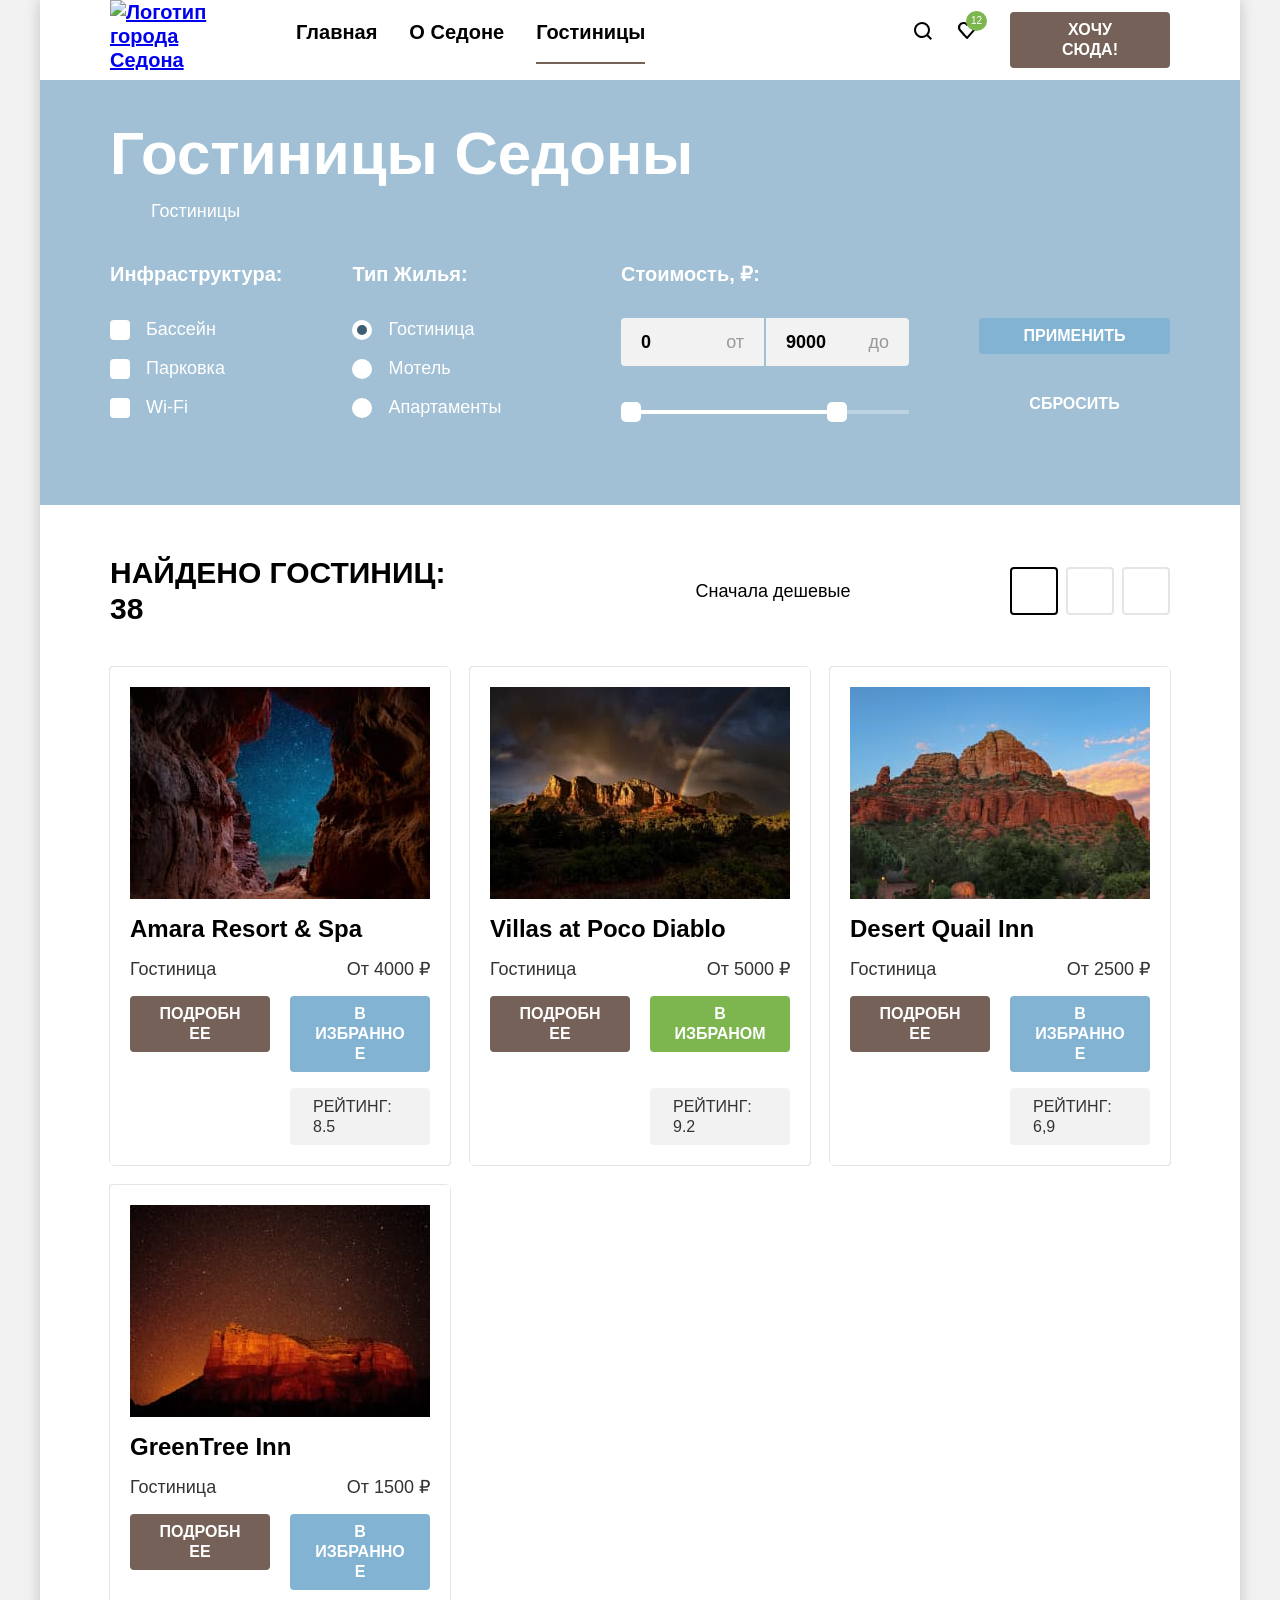
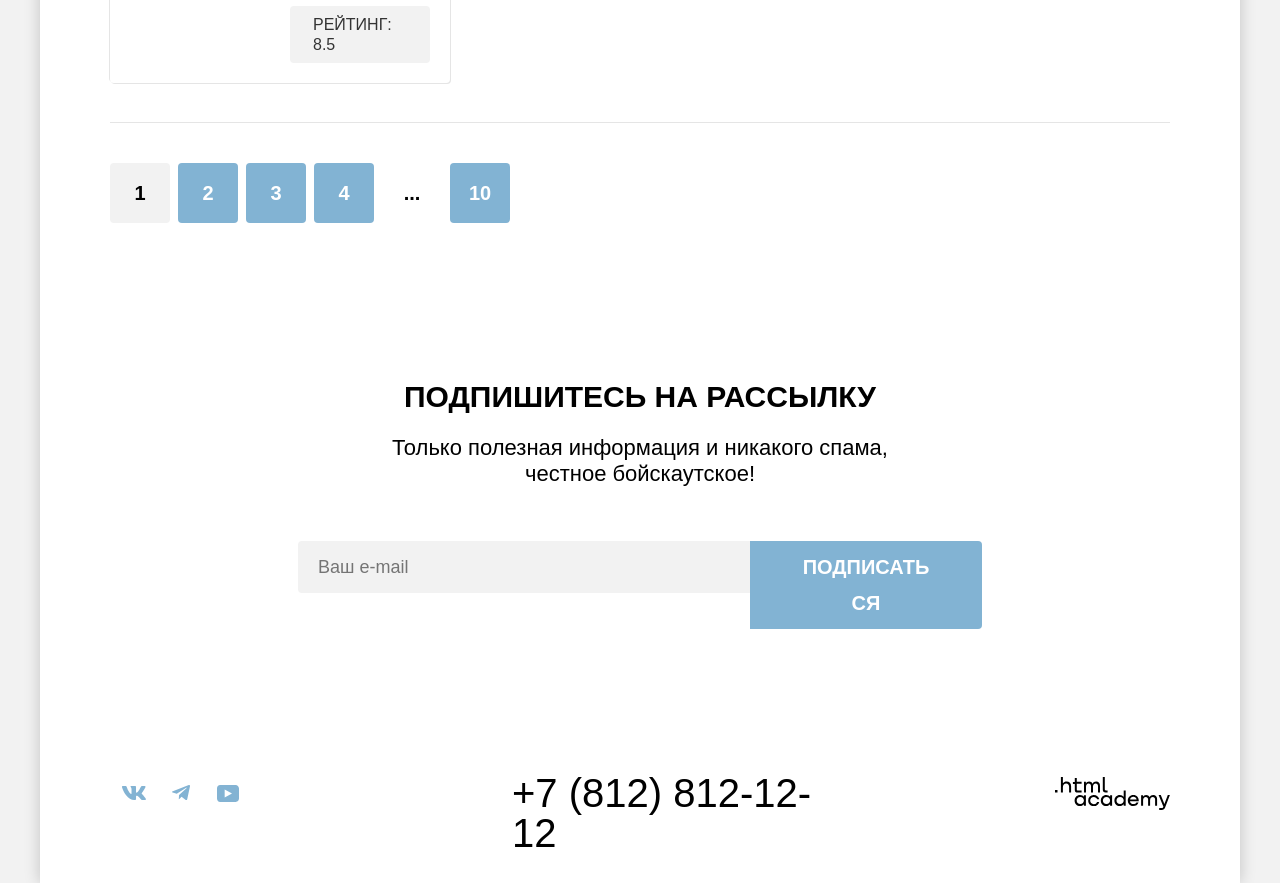
==== commit 199d5a08: "Закончил index.html" ====
--- a/catalog.html
+++ b/catalog.html
@@ -26,11 +26,21 @@
             </li>
           </ul>
           <div class="user-navigation">
-            <a class="navigation-link navigation-icon-search" href="#">
+            <a class="navigation-link navigation-search" href="#">
               <span class="visually-hidden">Поиск</span>
-            </a>
-            <a class="navigation-link navigation-icon-preferences" href="#">
+              <svg class="navigation-search-icon" aria-hidden="true" focusable="false"
+                xmlns="http://www.w3.org/2000/svg" width="18" height="18" viewBox="0 0 18 18">
+                <path
+                  d="m18 16.5-3.7-3.67A8 8 0 0 0 16 7.96 8 8 0 0 0 8 0C3.6 0 0 3.68 0 8.06a8 8 0 0 0 12.9 6.26L16.6 18zM8 14.03a6 6 0 0 1-6-5.96 6 6 0 0 1 12 0 6 6 0 0 1-6 5.96" />
+              </svg>
+            </a>
+            <a class="navigation-link navigation-preferences" href="#">
               <span class="visually-hidden">Количество предпочтений</span>
+              <svg class="navigation-preferences-icon" aria-hidden="true" focusable="false"
+                xmlns="http://www.w3.org/2000/svg" width="18" height="17" viewBox="0 0 18 17">
+                <path
+                  d="M8.9 17a.9.9 0 0 1-.8-.4c-5.4-6.1-6.7-7.5-7-7.9A5.4 5.4 0 0 1 5.5 0C6.8 0 8 .5 9 1.3a5.46 5.46 0 0 1 9 4.1c0 1.3-.5 2.5-1.3 3.4l-7 7.9c-.2.2-.4.3-.8.3m-6-9.5c.3.4 3.5 4 6.1 6.9l6.2-7c.5-.5.7-1.2.7-2 0-1.8-1.5-3.3-3.3-3.3-1 0-2 .5-2.7 1.3-.3.3-.6.4-.9.4s-.6-.2-.8-.4c-.7-.8-1.7-1.3-2.7-1.3-1.8 0-3.3 1.5-3.3 3.3-.1.9.3 1.6.7 2.1q-.15 0 0 0" />
+              </svg>
               <span class="user-navigation-counter">12</span>
             </a>
             <a href="#" class="navigation-link button">Хочу сюда!</a>
@@ -280,7 +290,7 @@
           <form class="subscribe-form" action=" https://echo.htmlacademy.ru/" method="get">
             <label class="subscribe-field">
               <span class="visually-hidden">Адрес вашей электронной почты</span>
-              <input class="field-input" type="email" name="email" placeholder="Ваш e-mail">
+              <input class="field-input" type="email" name="email" placeholder="Ваш e-mail" required>
             </label>
             <button class="subscribe-button big-button button" type="submit">Подписаться</button>
           </form>
@@ -292,8 +302,8 @@
             <a class="footer-social-link" href="https://vk.com/htmlacademy">
               <span class="visually-hidden">Вконтакте</span>
               <svg class="navigation-icon" aria-hidden="true" focusable="false" xmlns="http://www.w3.org/2000/svg"
-                width="24" height="14" fill="none" viewBox="0 0 24 14">
-                <path fill="#83b3d3" fill-rule="evenodd"
+                width="24" height="14" viewBox="0 0 24 14">
+                <path fill-rule="evenodd"
                   d="M23.45.95c.17-.55 0-.95-.8-.95h-2.62c-.67 0-.98.35-1.14.73 0 0-1.34 3.2-3.23 5.27-.61.6-.89.8-1.22.8-.17 0-.42-.2-.42-.74V.95c0-.66-.18-.95-.74-.95H9.15c-.42 0-.67.3-.67.6 0 .61.95.76 1.05 2.5v3.8c0 .84-.16.99-.5.99-.88 0-3.05-3.21-4.33-6.89-.25-.71-.5-1-1.17-1H.9C.15 0 0 .35 0 .73c0 .68.89 4.07 4.14 8.55C6.32 12.34 9.38 14 12.16 14c1.67 0 1.88-.37 1.88-1v-2.32c0-.73.16-.88.69-.88.38 0 1.05.2 2.61 1.67C19.11 13.22 19.4 14 20.41 14h2.62c.75 0 1.13-.37.91-1.1-.24-.72-1.09-1.77-2.21-3.02-.62-.7-1.53-1.47-1.81-1.86-.4-.49-.28-.7 0-1.14 0 0 3.2-4.43 3.53-5.93"
                   clip-rule="evenodd" />
               </svg>
@@ -303,8 +313,8 @@
             <a class="footer-social-link" href="https://t.me/htmlacademy">
               <span class="visually-hidden">Телеграм</span>
               <svg class="navigation-icon" aria-hidden="true" focusable="false" xmlns="http://www.w3.org/2000/svg"
-                width="18" height="16" fill="none" viewBox="0 0 18 16">
-                <path fill="#83b3d3"
+                width="18" height="16" viewBox="0 0 18 16">
+                <path
                   d="M16.79.1.84 6.25c-1.09.43-1.08 1.04-.2 1.31l4.1 1.28 9.47-5.98c.44-.27.85-.12.52.18L7.05 9.96l-.28 4.22c.41 0 .6-.19.83-.41l1.99-1.93 4.13 3.05c.77.42 1.31.2 1.5-.7l2.72-12.8c.28-1.12-.43-1.62-1.16-1.3" />
               </svg>
             </a>
@@ -313,8 +323,8 @@
             <a class="footer-social-link" href="https://www.youtube.com/user/htmlacademyru">
               <span class="visually-hidden">Ютуб</span>
               <svg class="navigation-icon" aria-hidden="true" focusable="false" xmlns="http://www.w3.org/2000/svg"
-                width="22" height="17" fill="none" viewBox="0 0 22 17">
-                <path fill="#83b3d3"
+                width="22" height="17" viewBox="0 0 22 17">
+                <path
                   d="M18.6 0H3.18C1.31 0 0 1.6 0 3.4v10.1C0 15.4 1.31 17 3.17 17h15.66c1.64 0 3.17-1.6 3.17-3.4V3.4C21.78 1.6 20.47 0 18.6 0M7.67 12.54V4.46L15 8.5z" />
               </svg>
             </a>
@@ -325,8 +335,8 @@
         </div>
         <a class="footer-developer" href="https://htmlacademy.ru/">
           <svg class="navigation-icon" aria-hidden="true" focusable="false" xmlns="http://www.w3.org/2000/svg"
-            width="115" height="33" fill="none" viewBox="0 0 115 33">
-            <path fill="#000"
+            width="115" height="33" viewBox="0 0 115 33">
+            <path
               d="M0 12.9v2.6h2.5v-2.6zM11.6 4.5c-1.6 0-2.8.7-3.6 1.7h-.1V0h-2v15.5h2v-5.3c0-2.1 1.3-3.6 3.3-3.6 1.8 0 2.9 1.4 2.9 3.2v5.7h2V9.4c.1-3-1.8-4.9-4.5-4.9M26.6 4.8h-4.8V1.1h-2v3.8h-1.9v2h1.9v6c0 1.7 1 2.7 2.7 2.7h4.1v-2h-3.7c-.7 0-1.1-.4-1.1-1.1V6.8h4.8zM41.1 4.6c-1.6 0-2.9.8-3.5 2.1h-.1c-.6-1.2-1.8-2.1-3.4-2.1-1.4 0-2.5.8-3.1 1.8h-.1V4.8H29v10.6h2V10c0-2 1-3.5 2.6-3.5 1.5 0 2.4 1 2.4 2.6v6.3h2V9.8c0-2.4 1.4-3.3 2.6-3.3 1.5 0 2.4 1 2.4 2.6v6.3h2V8.9c.1-2.5-1.4-4.3-3.9-4.3M47.8 12.7c0 1.7 1 2.7 2.8 2.7h2v-2h-1.7c-.7 0-1.1-.4-1.1-1.1V0h-2zM28.9 19.7c-.9-1.1-2.2-1.8-3.9-1.8-3.1 0-5.4 2.3-5.4 5.6s2.3 5.6 5.4 5.6c1.8 0 3-.8 3.8-1.9h.1v1.6h2V18.2h-2zm-3.6 7.4c-2.2 0-3.6-1.6-3.6-3.6s1.4-3.6 3.6-3.6 3.6 1.6 3.6 3.6c0 1.9-1.4 3.6-3.6 3.6M44.2 22c-.5-2.4-2.6-4.1-5.4-4.1a5.4 5.4 0 0 0-5.6 5.6c0 3.1 2.2 5.6 5.6 5.6 2.8 0 4.9-1.8 5.4-4.2h-2.1a3.4 3.4 0 0 1-3.3 2.3c-2.2 0-3.6-1.6-3.6-3.6s1.4-3.6 3.6-3.6c1.6 0 2.8 1 3.3 2.2h2.1zM55.1 19.7c-.9-1.1-2.2-1.8-3.9-1.8-3.1 0-5.4 2.3-5.4 5.6s2.3 5.6 5.4 5.6c1.8 0 3-.8 3.8-1.9h.1v1.6h2V18.2h-2zm-3.6 7.4c-2.2 0-3.6-1.6-3.6-3.6s1.4-3.6 3.6-3.6 3.6 1.6 3.6 3.6c0 1.9-1.5 3.6-3.6 3.6M68.7 19.8c-.9-1.1-2.2-1.9-3.9-1.9-3.1 0-5.4 2.3-5.4 5.6s2.2 5.6 5.4 5.6c1.7 0 3-.8 3.8-1.8h.1v1.5h2V13.4h-2zm-3.6 7.3c-2.2 0-3.6-1.6-3.6-3.6s1.4-3.6 3.6-3.6 3.6 1.6 3.6 3.6c-.1 2-1.5 3.6-3.6 3.6M78.3 17.9c-3.3 0-5.5 2.5-5.5 5.6 0 3 2.1 5.6 5.5 5.6 2.5 0 4.5-1.3 5.2-3.6h-2.1c-.5 1-1.6 1.6-3 1.6-1.9 0-3.3-1.3-3.4-2.9h8.8c.2-3.6-2-6.3-5.5-6.3m0 1.9c1.7 0 3 1 3.3 2.6h-6.5c.3-1.5 1.5-2.6 3.2-2.6M98.2 17.9c-1.6 0-2.9.8-3.6 2h-.1c-.6-1.2-1.8-2-3.4-2-1.4 0-2.5.7-3.1 1.8v-1.5h-1.9v10.6h2v-5.4c0-2 1-3.4 2.6-3.5 1.5 0 2.4 1 2.4 2.6v6.3h2v-5.6c0-2.4 1.4-3.3 2.6-3.3 1.5 0 2.4 1 2.4 2.6v6.3h2v-6.5c.1-2.6-1.4-4.4-3.9-4.4M109.4 27l-3.6-8.9h-2.2l4.8 11.6c-.3.9-.7 1.2-1.7 1.2h-2.5v2h2.5c1.8 0 2.8-.8 3.5-2.6l4.7-12.2h-2.1z" />
           </svg>
         </a>
--- a/css/style.css
+++ b/css/style.css
@@ -123,7 +123,16 @@
   padding: 20px 16px;
 }
 
-.navigation-link-hover:hover::after{
+.navigation-link:focus, .search-button,
+.subscribe-button:focus, .footer-social-link, .footer-developer:focus{
+  outline: none;
+}
+
+.navigation-link-hover:active::after{
+  background-color: #82B3D3;
+}
+
+.navigation-link-hover:hover::after, .navigation-link-hover:focus-visible::after{
   position: absolute;
   content: "";
   left: 16px;
@@ -133,12 +142,12 @@
   background-color: #756257;
 }
 
+.navigation-link-hover:active::after{
+  background-color: #82B3D3;
+}
+
 .user-navigation .navigation-link{
   padding: 22px 12px;
-}
-
-.user-navigation .button:hover{
-  background-color: #615048;
 }
 
 .user-navigation .button{
@@ -148,6 +157,15 @@
   box-sizing: border-box;
 }
 
+.user-navigation .button:hover, .user-navigation .button:focus-visible, .search-button:hover, .search-button:focus-visible{
+  background-color: #615048;
+}
+
+.user-navigation .button:active, .search-button:active{
+  background-color: #756157;
+
+}
+
 .navigation-search-icon, .navigation-preferences-icon{
   display: block;
   fill:  #000000;
@@ -161,14 +179,6 @@
 .navigation-preferences:active .navigation-preferences-icon,
 .navigation-search:active .navigation-search-icon {
   fill: #82B3D3;
-
-}
-
-.navigation-icon-preferences{
-  background-image: url(../images/background/preferences.svg);
-  background-repeat: no-repeat;
-  background-position: center;
-  position: relative
 }
 
 .user-navigation-counter{
@@ -432,6 +442,7 @@
 .subscribe-field{
 flex-grow: 1;
 }
+
 .subscribe-button{
   min-width: 132px;
   min-height: 36px;
@@ -439,6 +450,15 @@
   border: none;
   border-top-left-radius: 0;
   border-bottom-left-radius: 0;
+  background-color: #82B3D3;
+}
+
+.subscribe-button:hover, .subscribe-button:focus-visible{
+  background-color: #68A2CA;
+}
+.subscribe-button:active{
+  background-color: #68A2CA;
+  color: rgba(255, 255, 255, 0.3);
 }
 
 .field-input{
@@ -455,11 +475,6 @@
   font-size: 18px;
   line-height: 24px;
   background-color: #F2F2F2;
-;
-}
-
-.subscribe-button{
-  background-color: #82B3D3;
 }
 
 .footer{
@@ -494,9 +509,18 @@
   right: 0;
   left: 0;
   margin: auto;
-
-
-}
+  fill: #83b3d3;
+}
+
+.footer-social-link:hover .navigation-icon,
+.footer-social-link:focus-visible .navigation-icon{
+  fill: #68A2CA;
+}
+
+.footer-social-link:active .navigation-icon{
+  fill: rgba(104, 162, 202, 0.3);
+}
+
 
 .footer-phone{
   display: flex;
@@ -508,12 +532,37 @@
 .phones-number{
   font-size: 40px;
   line-height: 40px;
+}
+
+
+.phones-number:hover,
+.phones-number:focus-visible {
+  color: #756157;
+  outline: none;
+}
+
+.phones-number:active {
+  opacity: 0.3;
 }
 
 .footer-developer{
   position: relative;
   width: 115px;
   height: 40px;
+}
+
+.footer-developer .navigation-icon{
+  fill: #000000;
+}
+
+.footer-developer:hover .navigation-icon,
+.footer-developer:focus-visible .navigation-icon{
+  fill: #756157;
+}
+
+.footer-developer:active .navigation-icon{
+  fill: rgba(117, 97, 87, 0.3);
+;
 }
 
 .inner-wrapper{
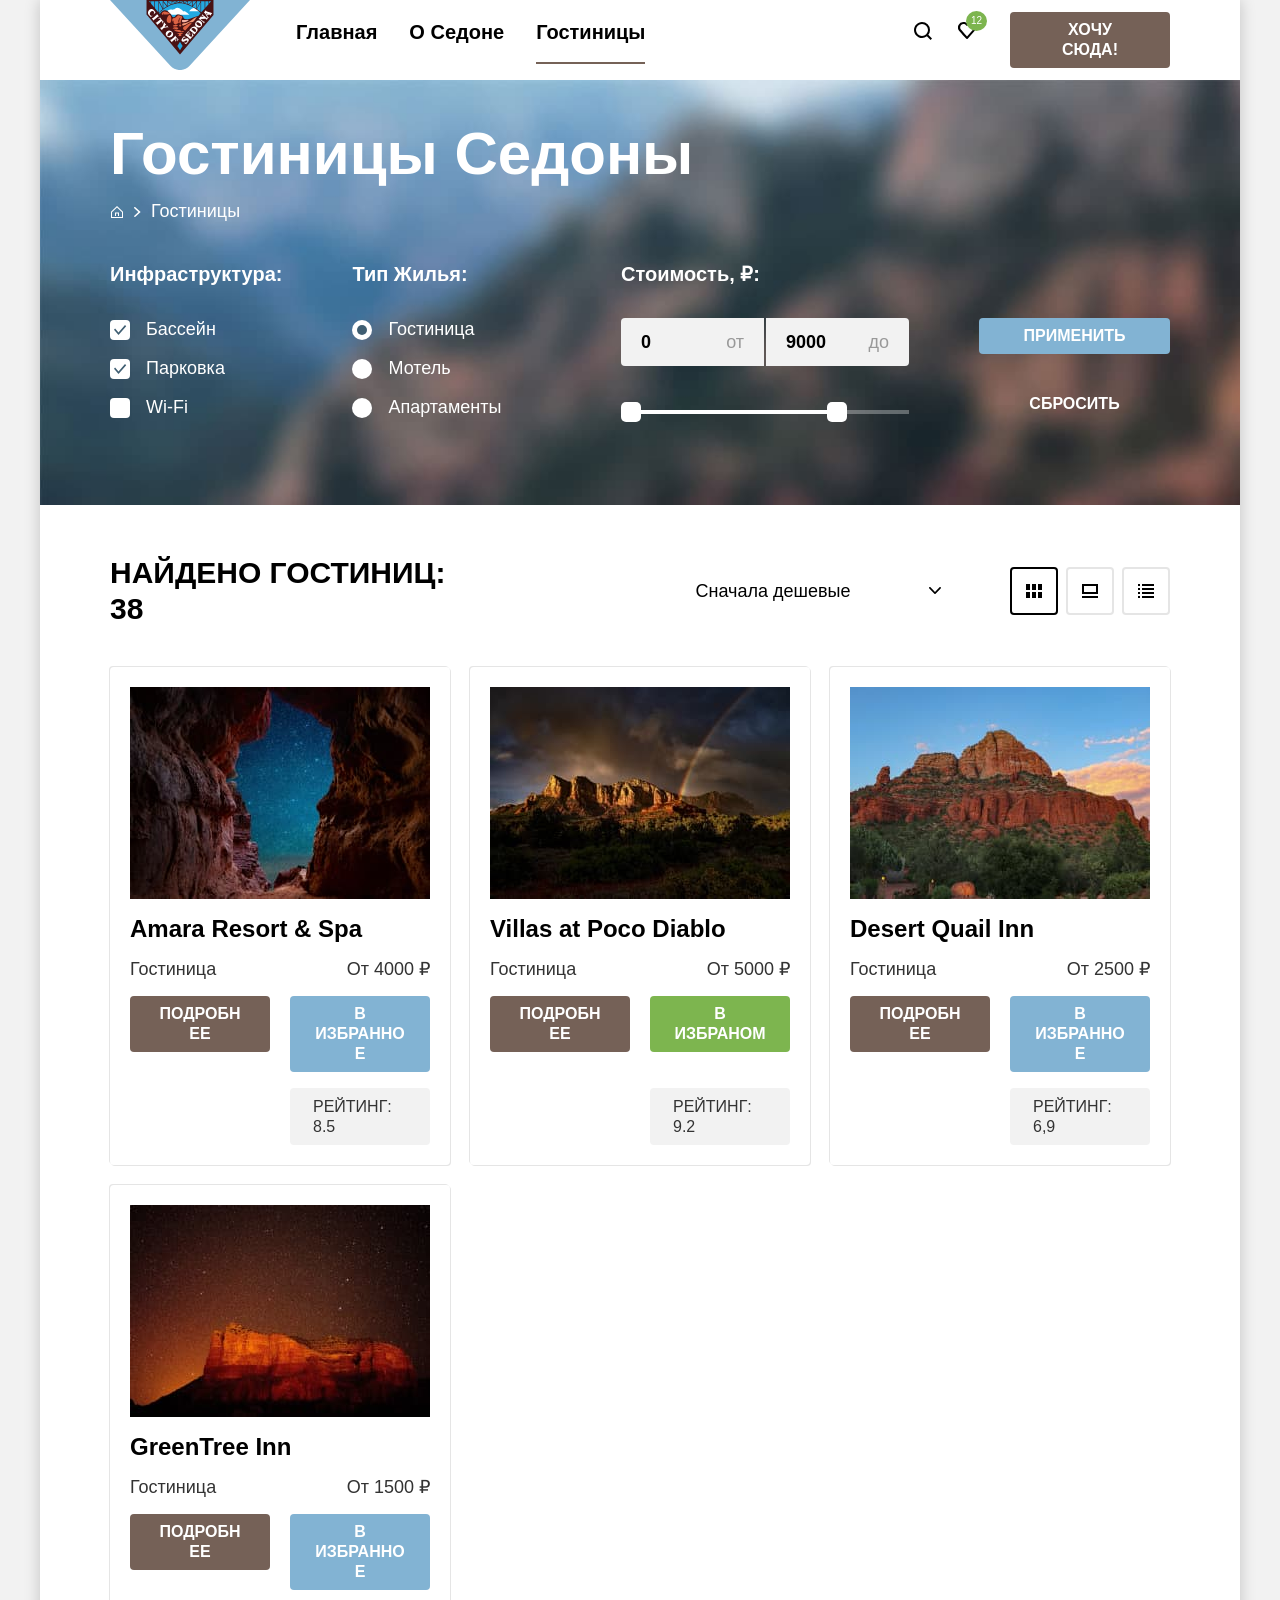
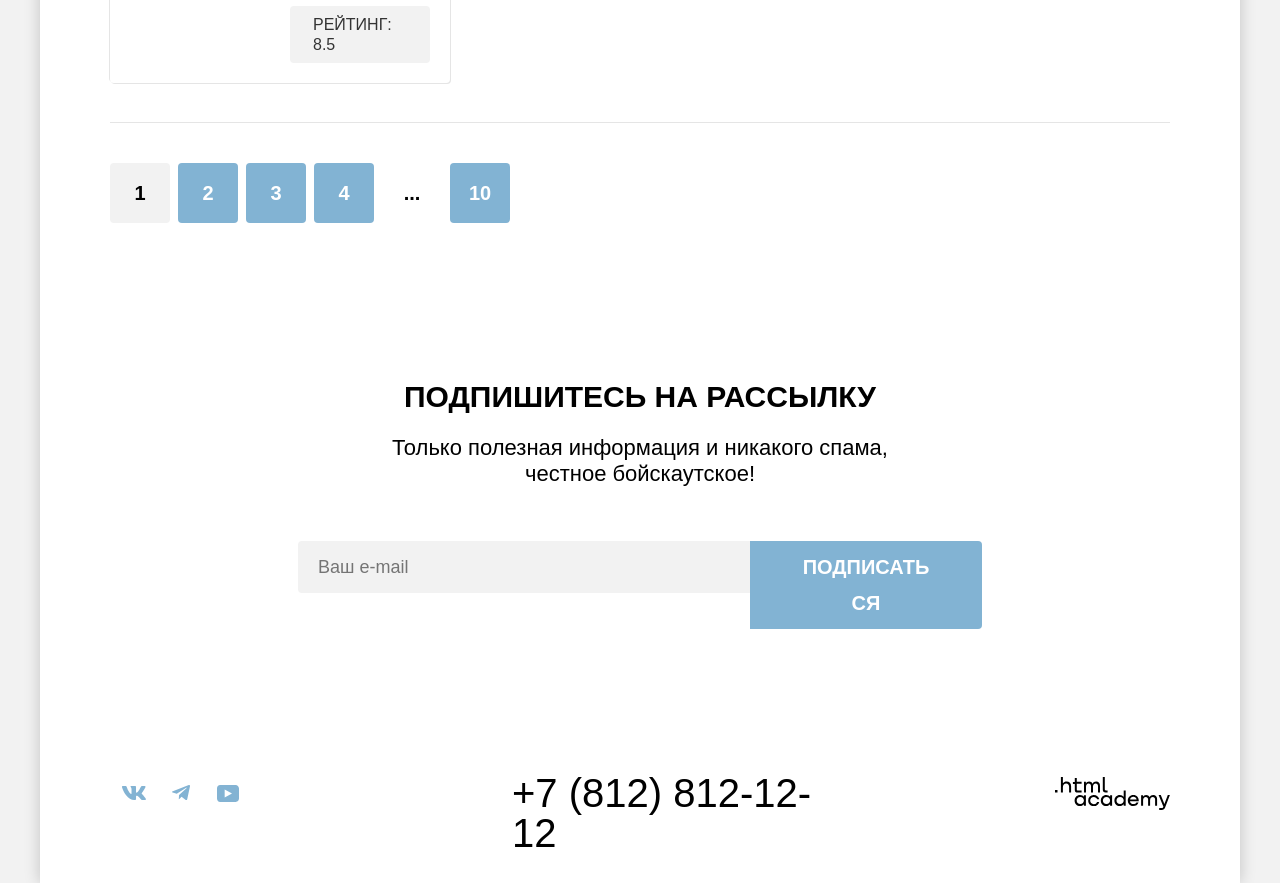
==== commit f0fe988a: "Merge pull request #1 from Alexlmth/master" ====
--- a/catalog.html
+++ b/catalog.html
@@ -109,7 +109,6 @@
                       <input class="control-input visually-hidden" type="radio" name="accommodation-type" value="motel">
                       <span class="control-mark"></span>
                       <span class="control-label">Мотель</span>
-
                     </label>
                   </li>
                   <li class="filter-item">
@@ -197,7 +196,7 @@
                 <span class="description-defenition">От 4000 ₽</span>
               </p>
               <a class="button card-link button-fiarst" href="#">Подробнее</a>
-              <a class="button card-link button-second" href="#">В избранное</a>
+              <button class="button card-link button-second" type="button">В избранное</button>
               <div class="star star-four" role="img" aria-label="4 звезды">
                 <span class="visually-hidden">4 звезды</span>
               </div>
@@ -216,7 +215,7 @@
                 <span class="description-defenition">От 5000 ₽</span>
               </p>
               <a class="button card-link button-fiarst" href="#">Подробнее</a>
-              <a class="button card-link button-second-active" href="#">В избраном</a>
+              <button class="button card-link button-second-active" type="button">В избраном</button>
               <div class="star star-four" role="img" aria-label="4 звезды">
                 <span class="visually-hidden">4 звезды</span>
               </div>
@@ -235,7 +234,7 @@
                 <span class="description-defenition">От 2500 ₽</span>
               </p>
               <a class="button card-link button-fiarst" href="#">Подробнее</a>
-              <a class="button card-link button-second" href="#">В избранное</a>
+              <button class="button card-link button-second" type="button">В избранное</button>
               <div class="star star-three" role="img" aria-label="3 звезды">
                 <span class="visually-hidden">3 звезды</span>
               </div>
@@ -254,7 +253,7 @@
                 <span class="description-defenition">От 1500 ₽</span>
               </p>
               <a class="button card-link button-fiarst" href="#">Подробнее</a>
-              <a class="button card-link button-second" href="#">В избранное</a>
+              <button class="button card-link button-second" type="button">В избранное</button>
               <div class="star star-two" role="img" aria-label="4 звезды">
                 <span class="visually-hidden">2 звезды</span>
               </div>
@@ -267,19 +266,19 @@
               <a class="pages-link pages-first-link" href="#">1</a>
             </li>
             <li class="pages-item">
-              <a class="pages-link" href="#">2</a>
-            </li>
-            <li class="pages-item">
-              <a class="pages-link" href="#">3</a>
-            </li>
-            <li class="pages-item">
-              <a class="pages-link" href="#">4</a>
+              <a class="pages-link pages-link-disabled" href="#">2</a>
+            </li>
+            <li class="pages-item">
+              <a class="pages-link pages-link-disabled" href="#">3</a>
+            </li>
+            <li class="pages-item">
+              <a class="pages-link pages-link-disabled" href="#">4</a>
             </li>
             <li class="pages-item">
               <a class="pages-link pages-penultimate-link" href="#">...</a>
             </li>
             <li class="pages-item">
-              <a class="pages-link" href="#">10</a>
+              <a class="pages-link pages-link-disabled" href="#">10</a>
             </li>
           </ul>
         </section>
--- a/css/style.css
+++ b/css/style.css
@@ -25,7 +25,7 @@
   font-weight: 400;
   font-style: normal;
   background-color: #f2f2f2;
-  color: #333333;
+  color: #333;
   height: 100%;
   margin: 0;
 }
@@ -42,13 +42,13 @@
 }
 
 .content-wrapper{
-  background-color: #ffffff;
+  background-color: #fff;
   width: 1200px;
   margin: 0 auto;
   display: flex;
   flex-direction: column;
   min-height: 100vh;
-  box-shadow: 0 0 15px 0 #00000033;
+  box-shadow: 0 0 15px 0 #0003;
 ;
 }
 
@@ -112,7 +112,7 @@
 
 .navigation-link,.card-link,.footer-social-link,.phones-number,.pages-link{
   display: block;
-  color: #000000;
+  color: #000;
   text-decoration: none;
 }
 
@@ -123,81 +123,23 @@
   padding: 20px 16px;
 }
 
-.navigation-link:focus, .search-button,
-.subscribe-button:focus, .footer-social-link, .footer-developer:focus{
-  outline: none;
-}
-
-.navigation-link-hover:active::after{
-  background-color: #82B3D3;
-}
-
-.navigation-link-hover:hover::after, .navigation-link-hover:focus-visible::after{
-  position: absolute;
-  content: "";
-  left: 16px;
-  right: 16px;
-  bottom: 0;
-  height: 2px;
-  background-color: #756257;
-}
-
-.navigation-link-hover:active::after{
-  background-color: #82B3D3;
-}
-
-.user-navigation .navigation-link{
-  padding: 22px 12px;
-}
-
-.user-navigation .button{
-  margin: 12px 0 12px 20px;
-  padding: 8px 34px;
-  max-width: 160px;
-  box-sizing: border-box;
-}
-
-.user-navigation .button:hover, .user-navigation .button:focus-visible, .search-button:hover, .search-button:focus-visible{
-  background-color: #615048;
-}
-
-.user-navigation .button:active, .search-button:active{
-  background-color: #756157;
-
-}
-
-.navigation-search-icon, .navigation-preferences-icon{
-  display: block;
-  fill:  #000000;
-}
-
-.navigation-preferences:hover .navigation-preferences-icon,.navigation-preferences:focus-visible .navigation-preferences-icon,
-.navigation-search:hover .navigation-search-icon,.navigation-search:focus-visible .navigation-search-icon{
-  fill: #68A2CA;
-}
-
-.navigation-preferences:active .navigation-preferences-icon,
-.navigation-search:active .navigation-search-icon {
-  fill: #82B3D3;
-}
-
-.user-navigation-counter{
-    position: absolute;
-    background-color: #7DB54F;
-    color: #fff;
-    padding: 5px;
-    border-radius: 50%;
-    top: 11px;
-    left: 20px;
-    font-size: 10px;
-    line-height: 10px;
-    font-weight: 400;
+.search-button{
+  padding: 8px 50px;
+  min-width: 276px;
+  border: none;
+  cursor: pointer;
+}
+
+.footer-developer{
+  position: relative;
+  width: 115px;
+  height: 40px;
 }
 
 .button{
   background-color: #756157;
   font-family: "PT Sans", sans-serif;
-  color: #ffffff;
+  color: #fff;
   font-size: 16px;
   line-height: 20px;
   font-weight: 700;
@@ -208,241 +150,6 @@
   overflow-wrap:break-word;
 }
 
-.big-button{
-  font-size: 20px;
-  line-height: 36px;
-}
-
-.main,.main-inner{
-  flex-grow: 1;
-}
-
-.promo-image{
-  display: block;
-  padding: 51px 0 82px;
-  margin: 0 auto;
-}
-
-.main-promo{
-  background-image: url(../images/background/divider.svg),url(../images/background/promo.jpg);
-  background-size: 100% auto,cover;
-  background-position: left bottom,left top;
-  background-repeat: no-repeat;
-  background-color: #a1c0d5;
-  margin-bottom: 69px;
-}
-
-.section-title,.search-title,.subscribe-title {
-  color: #000000;
-  font-size: 30px;
-  font-weight: 700;
-  line-height: 36px;
-  text-transform: uppercase;
-  margin: 0;
-}
-
-.section-description,.search-text,.subscribe-text{
-  font-size: 22px;
-  line-height: 26px;
-  margin: 0;
-}
-
-.section-subtitle{
-  color: #000000;
-  font-size: 24px;
-  font-weight: 700;
-  line-height: 28px;
-  text-transform: uppercase;
-  margin: 0;
-}
-
-.features-large .section-subtitle::after{
-  background-color: #FFFFFF4D;
-}
-
-.features{
-  text-align: center;
-  margin-bottom: 64px;
-}
-
-.features-title{
-  margin-bottom: 25px;
-}
-
-.features-description{
-  margin-bottom: 90px;
-}
-
-.features-list{
-  display: flex;
-  flex-wrap: wrap;
-  margin: 0;
-  padding: 0;
-  list-style: none;
-}
-
-.features-item{
-  width: 400px;
-  box-sizing: border-box;
-  padding: 112px 85px;
-}
-
-
-.features-large{
-  display: flex;
-  width: 1200px;
-  flex-wrap: wrap;
-  color: #ffffff;
-  background-color: #82B3D3;
-  padding: 0;
-}
-
-.features-small:nth-of-type(odd) {
-  background-color: rgba(131, 179, 211, 0.12);
-}
-
-.features-small:nth-of-type(even) {
-  background-color: rgba(131, 179, 211, 0.2);
-}
-
-.features-large-wrapper{
-  width: 400px;
-  padding: 102px 85px;
-  box-sizing: border-box;
-}
-
-.features-large .section-subtitle{
-  color: #ffffff;
-}
-
-.features-subtitle{
-  margin-bottom: 62px;
-  position: relative;
-}
-
-.features-subtitle::after{
-   content: "";
-   width: 60px;
-   height: 2px;
-   background-color: #0000004D;
-   top: 86px;
-   left: 50%;
-   margin-left: -30px;
-   position: absolute;
-}
-
-.features-text{
-  margin: 0;
-}
-
-.services{
-  text-align: center;
-}
-
-.services-list{
-  width: 1200px;
-  display: flex;
-  flex-wrap: wrap;
-  margin: 0;
-  padding: 0;
-  list-style: none;
-}
-
-.services-title{
-  margin-bottom: 20px;
-}
-
-.services-description{
-  margin-bottom: 64px;
-}
-
-.services-item{
-  box-sizing: border-box;
-  width: 400px;
-  padding: 183px 85px 81px;
-  background-repeat: no-repeat;
-  background-position: 162.5px 81px;
-}
-
-.services-item:nth-of-type(odd){
-  background-color: #83B3D31F;
-}
-
-.services-item-dwelling{
-  background-image: url(../images/background/dwelling.svg);
-}
-
-.services-item-food{
-  background-image: url(../images/background/food.svg);
-}
-
-.services-item-gift{
-  background-image: url(../images/background/gift.svg);
-}
-
-.services-item-text{
-  margin: 0;
-}
-
-.services-item-title{
-  margin-bottom: 30px;
-}
-
-.search{
-  width: 1200px;
-  text-align: center;
-  padding: 96px 304px;
-  box-sizing: border-box;
-}
-
-.search-title{
-  margin-bottom: 20px;
-}
-
-.search-text{
-  margin-bottom: 54px;
-}
-
-.search-button{
-  padding: 8px 50px;
-  min-width: 276px;
-  border: none;
-}
-
-.subscribe{
-  background-color: #a1c0d5;
-  color: #ffffff;
-  background-image: url(../images/background/subscribe.jpg);
-  background-size: cover;
-  background-position: left top;
-  background-repeat: no-repeat;
-  text-align: center;
-  padding-top: 96px;
-  padding-bottom: 104px;
-}
-
-
-
-.subscribe-title{
-  color: #ffffff;
-  margin: 0;
-  margin-bottom: 20px;
-}
-
-.subscribe-description{
-  margin-bottom: 54px;
-}
-
-.subscribe-form{
-  display: flex;
-  margin: 0 auto;
-  width: 684px;
-  border-radius: 4px;
-}
-.subscribe-field{
-flex-grow: 1;
-}
-
 .subscribe-button{
   min-width: 132px;
   min-height: 36px;
@@ -451,14 +158,305 @@
   border-top-left-radius: 0;
   border-bottom-left-radius: 0;
   background-color: #82B3D3;
-}
-
-.subscribe-button:hover, .subscribe-button:focus-visible{
+  cursor: pointer;
+}
+
+.navigation-link:focus, .search-button, .pages-link, .viewer-link, .card-link,.filter-button-submit,
+.subscribe-button:focus, .footer-social-link, .footer-developer:focus{
+  outline: none;
+}
+
+.navigation-link-hover:active{
+  opacity: 0.3;
+}
+
+.navigation-link-hover:hover, .navigation-link-hover:focus-visible{
+  color: #82B3D3;
+}
+
+.user-navigation .navigation-link{
+  padding: 22px 12px;
+}
+
+.user-navigation .button{
+  margin: 12px 0 12px 20px;
+  padding: 8px 34px;
+  max-width: 160px;
+  box-sizing: border-box;
+}
+
+.user-navigation .button:hover,.user-navigation .button:focus-visible,.search-button:hover,.search-button:focus-visible{
+  background-color: #615048;
+}
+
+.user-navigation .button:active,.search-button:active{
+   background-color: #756157;
+  color: rgb(255 255 255 / 30%);
+}
+
+.navigation-search-icon, .navigation-preferences-icon{
+  display: block;
+  fill:  #000;
+}
+
+.navigation-preferences:hover .navigation-preferences-icon,.navigation-preferences:focus-visible .navigation-preferences-icon,
+.navigation-search:hover .navigation-search-icon,.navigation-search:focus-visible .navigation-search-icon{
+  fill: #68A2CA;
+}
+
+.navigation-preferences:active .navigation-preferences-icon,
+.navigation-search:active .navigation-search-icon {
+  fill: #82B3D3;
+}
+
+.user-navigation-counter{
+  position: absolute;
+  background-color: #7DB54F;
+  color: #fff;
+  padding: 5px;
+  border-radius: 50%;
+  top: 11px;
+  left: 20px;
+  font-size: 10px;
+  line-height: 10px;
+  font-weight: 400;
+}
+
+.big-button{
+  font-size: 20px;
+  line-height: 36px;
+}
+
+.main,.main-inner{
+  flex-grow: 1;
+}
+
+.promo-image{
+  display: block;
+  padding: 51px 0 82px;
+  margin: 0 auto;
+}
+
+.main-promo{
+  background-image: url("../images/background/divider.svg"),url("../images/background/promo.jpg");
+  background-size: 100% auto,cover;
+  background-position: left bottom,left top;
+  background-repeat: no-repeat;
+  background-color: #a1c0d5;
+  margin-bottom: 69px;
+}
+
+.section-title,.search-title,.subscribe-title {
+  color: #000;
+  font-size: 30px;
+  font-weight: 700;
+  line-height: 36px;
+  text-transform: uppercase;
+  margin: 0;
+}
+
+.section-description,.search-text,.subscribe-text{
+  font-size: 22px;
+  line-height: 26px;
+  margin: 0;
+}
+
+.section-subtitle{
+  color: #000;
+  font-size: 24px;
+  font-weight: 700;
+  line-height: 28px;
+  text-transform: uppercase;
+  margin: 0;
+}
+
+.features-large .section-subtitle::after{
+  background-color: #FFFFFF4D;
+}
+
+.features{
+  text-align: center;
+  margin-bottom: 64px;
+}
+
+.features-title{
+  margin-bottom: 25px;
+}
+
+.features-description{
+  margin-bottom: 90px;
+}
+
+.features-list{
+  display: flex;
+  flex-wrap: wrap;
+  margin: 0;
+  padding: 0;
+  list-style: none;
+}
+
+.features-item{
+  width: 400px;
+  box-sizing: border-box;
+  padding: 112px 85px;
+}
+
+
+.features-large{
+  display: flex;
+  width: 1200px;
+  flex-wrap: wrap;
+  color: #fff;
+  background-color: #82B3D3;
+  padding: 0;
+}
+
+.features-small:nth-of-type(odd) {
+  background-color: rgb(131 179 211 / 12%);
+}
+
+.features-small:nth-of-type(even) {
+  background-color: rgb(131 179 211 / 20%);
+}
+
+.features-large-wrapper{
+  width: 400px;
+  padding: 102px 85px;
+  box-sizing: border-box;
+}
+
+.features-large .section-subtitle{
+  color: #fff;
+}
+
+.features-subtitle{
+  margin-bottom: 62px;
+  position: relative;
+}
+
+.features-subtitle::after{
+  content: "";
+  width: 60px;
+  height: 2px;
+  background-color: #0000004D;
+  top: 86px;
+  left: 50%;
+  margin-left: -30px;
+  position: absolute;
+}
+
+.features-text{
+  margin: 0;
+}
+
+.services{
+  text-align: center;
+}
+
+.services-list{
+  width: 1200px;
+  display: flex;
+  flex-wrap: wrap;
+  margin: 0;
+  padding: 0;
+  list-style: none;
+}
+
+.services-title{
+  margin-bottom: 20px;
+}
+
+.services-description{
+  margin-bottom: 64px;
+}
+
+.services-item{
+  box-sizing: border-box;
+  width: 400px;
+  padding: 183px 85px 81px;
+  background-repeat: no-repeat;
+  background-position: 162.5px 81px;
+}
+
+.services-item:nth-of-type(odd){
+  background-color: #83B3D31F;
+}
+
+.services-item-dwelling{
+  background-image: url("../images/background/dwelling.svg");
+}
+
+.services-item-food{
+  background-image: url("../images/background/food.svg");
+}
+
+.services-item-gift{
+  background-image: url("../images/background/gift.svg");
+}
+
+.services-item-text{
+  margin: 0;
+}
+
+.services-item-title{
+  margin-bottom: 30px;
+}
+
+.search{
+  width: 1200px;
+  text-align: center;
+  padding: 96px 304px;
+  box-sizing: border-box;
+}
+
+.search-title{
+  margin-bottom: 20px;
+}
+
+.search-text{
+  margin-bottom: 54px;
+}
+
+.subscribe{
+  background-color: #a1c0d5;
+  color: #fff;
+  background-image: url("../images/background/subscribe.jpg");
+  background-size: cover;
+  background-position: left top;
+  background-repeat: no-repeat;
+  text-align: center;
+  padding-top: 96px;
+  padding-bottom: 104px;
+}
+
+.subscribe-title{
+  color: #fff;
+  margin: 0;
+  margin-bottom: 20px;
+}
+
+.subscribe-description{
+  margin-bottom: 54px;
+}
+
+.subscribe-form{
+  display: flex;
+  margin: 0 auto;
+  width: 684px;
+  border-radius: 4px;
+}
+
+.subscribe-field{
+  flex-grow: 1;
+}
+
+.subscribe-button:hover,.subscribe-button:focus-visible{
   background-color: #68A2CA;
 }
+
 .subscribe-button:active{
-  background-color: #68A2CA;
-  color: rgba(255, 255, 255, 0.3);
+  background-color: #82B3D3;
+  color: rgb(255 255 255 / 30%);
 }
 
 .field-input{
@@ -468,9 +466,6 @@
   border-bottom-left-radius: 4px;
   border: none;
   box-sizing: border-box;
-}
-
-.field-input {
   font-family: inherit;
   font-size: 18px;
   line-height: 24px;
@@ -504,12 +499,13 @@
 
 .navigation-icon{
   position: absolute;
-  top: 0;
-  bottom: 0;
-  right: 0;
-  left: 0;
+  inset: 0;
   margin: auto;
   fill: #83b3d3;
+}
+
+.footer-developer .navigation-icon{
+  fill: #000;
 }
 
 .footer-social-link:hover .navigation-icon,
@@ -518,7 +514,7 @@
 }
 
 .footer-social-link:active .navigation-icon{
-  fill: rgba(104, 162, 202, 0.3);
+  fill: rgb(104 162 202 / 30%);
 }
 
 
@@ -545,30 +541,20 @@
   opacity: 0.3;
 }
 
-.footer-developer{
-  position: relative;
-  width: 115px;
-  height: 40px;
-}
-
-.footer-developer .navigation-icon{
-  fill: #000000;
-}
-
 .footer-developer:hover .navigation-icon,
 .footer-developer:focus-visible .navigation-icon{
   fill: #756157;
 }
 
 .footer-developer:active .navigation-icon{
-  fill: rgba(117, 97, 87, 0.3);
+  fill: rgb(117 97 87 / 30%);
 ;
 }
 
 .inner-wrapper{
   background-color: #a1c0d5;
-  color: #ffffff;
-  background-image: url(../images/background/main-inner.jpg);
+  color: #fff;
+  background-image: url("../images/background/main-inner.jpg");
   background-size: cover;
   background-position: left top;
   background-repeat: no-repeat;
@@ -595,6 +581,9 @@
 }
 
 .filter-title{
+  font-weight: 700;
+  font-size: 20px;
+  line-height: 24px;
   margin-bottom: 32px;
   padding: 0;
 }
@@ -612,6 +601,15 @@
   line-height: 23px;
   padding-left: 36px;
   margin-bottom: 16px;
+  cursor: pointer;
+}
+
+.control:hover {
+  opacity: 0.6;
+}
+
+.control:active {
+  opacity: 0.3;
 }
 
 .control-mark{
@@ -620,18 +618,22 @@
   left: 0;
   width: 20px;
   height: 20px;
-  background-color: #ffffff;
+  background-color: #fff;
   border-radius: 4px;
 }
 
+.control-input:focus-visible + .control-mark{
+  outline: 3px solid #83b3d3;
+}
+
+.control-input[type="radio"] + .control-mark{
+  border-radius: 50%;
+}
+
 .control-input[type="checkbox"]:checked + .control-mark{
-  background-image: url(../images/background/checked.svg);
+  background-image: url("../images/background/checked.svg");
   background-repeat: no-repeat;
   background-position: center;
-}
-
-.control-input[type="radio"] + .control-mark{
-  border-radius: 50%;
 }
 
 .control-input[type="radio"]:checked + .control-mark::before{
@@ -695,25 +697,50 @@
   color: #999;
 }
 
+.range-input:hover {
+  background-color: #e5e5e5;
+}
+
+.range-input:focus-visible {
+  background-color: #e5e5e5;
+  outline: 3px solid #83b3d3;
+}
+
 .range-slider{
   position: relative;
   height: 4px;
-  background-color: rgba(255, 255, 255, 0.3);
+  background-color: rgb(255 255 255 / 30%);
 }
 
 .slider-bar{
   position: absolute;
   height: 4px;
-  background-color: #ffffff;
+  background-color: #fff;
 }
 
 .slider-button{
   position: absolute;
   width: 20px;
   height: 20px;
-  background-color: #ffffff;
+  background-color: #fff;
   border-radius: 5px;
   border: none;
+  cursor: pointer;
+}
+
+.slider-button:hover {
+  box-shadow: 0 4px 10px 0 rgb(0 0 0 / 25%);
+}
+
+.slider-button:focus-visible {
+  background-color: #e5e5e5;
+  box-shadow: 0 4px 10px 0 rgb(0 0 0 / 25%);
+  outline: 3px solid #83b3d3;
+}
+
+.slider-button:active {
+  box-shadow: 0 7px 15px 0 rgb(0 0 0 / 40%);
+  outline: 2px solid #83b3d3;
 }
 
 .slider-button-min{
@@ -727,21 +754,19 @@
 }
 
 .filter-buttons{
- display: flex;
- flex-direction: column;
- width: 191px;
- padding-top: 56px;
- flex-wrap: wrap;
- gap: 32px;
-
+  display: flex;
+  flex-flow: column wrap;
+  width: 191px;
+  padding-top: 56px;
+  gap: 32px;
 }
 
 .main-inner-title{
-font-weight: 700;
-font-size: 60px;
-line-height: 78px;
-margin: 0;
-margin-bottom: 8px;
+  font-weight: 700;
+  font-size: 60px;
+  line-height: 78px;
+  margin: 0;
+  margin-bottom: 8px;
 }
 
 .breadcrumbs-list {
@@ -759,6 +784,30 @@
 .breadcrumbs-item {
   display: flex;
   align-items: center;
+}
+
+.breadcrumbs-main {
+  display: block;
+  width: 13px;
+  height: 20px;
+  background-image: url("../images/background/main-page.svg");
+  background-repeat: no-repeat;
+  background-position: center;
+}
+
+.breadcrumbs-main:hover,
+.breadcrumbs-link:hover {
+  opacity: 0.6;
+}
+
+.breadcrumbs-main:focus-visible,
+.breadcrumbs-link:focus-visible {
+  outline: none;
+}
+
+.breadcrumbs-main:active,
+.breadcrumbs-link:active {
+  opacity: 0.3;
 }
 
 .breadcrumbs-item:not(:last-child)::after {
@@ -766,29 +815,9 @@
   width: 8px;
   height: 20px;
   margin-left: 10px;
-  background-image: url(../images/background/arrow.svg);
+  background-image: url("../images/background/arrow.svg");
   background-repeat: no-repeat;
   background-position: center;
-}
-
-.breadcrumbs-main {
-  display: block;
-  width: 13px;
-  height: 20px;
-
-  background-image: url(../images/background/main-page.svg);
-  background-repeat: no-repeat;
-  background-position: center;
-}
-
-.filter-title{
-font-weight: 700;
-font-size: 20px;
-line-height: 24px;
-}
-
-.control{
-  line-height: 23px;
 }
 
 .range-field{
@@ -798,11 +827,30 @@
 .filter-button-submit{
   background-color: #82B3D3;
   padding: 8px 0;
+  cursor: pointer;
 }
 
 .filter-button-reset{
   background-color: transparent;
   padding: 8px 0;
+  cursor: pointer;
+}
+
+.filter-button-reset:hover {
+  opacity: 0.6;
+}
+
+.filter-button-reset:focus-visible {
+  outline: 3px solid #83b3d3;
+}
+
+.filter-button-reset:active {
+  opacity: 0.3;
+}
+
+.filter-button-reset:disabled {
+  background-color: transparent;
+  opacity: 0.1;
 }
 
 .catalog{
@@ -831,17 +879,25 @@
   font-weight: 400;
   font-style: normal;
   appearance: none;
-  background-image: url(../images/background/select-arrow.svg);
+  background-image: url("../images/background/select-arrow.svg");
   background-repeat: no-repeat;
   background-position: right 20px center;
   border: none;
-
-}
-
-.select-option{
+  cursor: pointer;
+}
+
+.sort-select-option{
   font-family: inherit;
   font-size: inherit;
   line-height: inherit;
+}
+
+.sort-select:hover{
+  outline:2px solid  #000;
+}
+
+.sort-select:focus-visible{
+  border-color: #68a2ca;;
 }
 
 .sort-viewer-list{
@@ -866,45 +922,94 @@
   border-radius: 4px;
 }
 
-.viewer-link-active{
-  border-color: #000000;
+.viewer-link-active,.viewer-link:not(.viewer-link-active):hover,
+.viewer-link:not(.viewer-link-active):active{
+  border-color: #000;
+}
+
+.viewer-link:not(.viewer-link-active):focus-visible{
+  border-color: #68a2ca;
 }
 
 .viewer-icon{
-  background-image: url(../images/background/View-icon.svg);
+  background-image: url("../images/background/View-icon.svg");
   background-repeat: no-repeat;
   background-position: center;
 }
 
 .viewer-compact{
-  background-image: url(../images/background/View-compact.svg);
+  background-image: url("../images/background/View-compact.svg");
   background-repeat: no-repeat;
   background-position: center;
 }
 
 .viewer-list{
-   background-image: url(../images/background/View-list.svg);
+  background-image: url("../images/background/View-list.svg");
   background-repeat: no-repeat;
   background-position: center;
 }
 
-.card-title{
-font-size: 24px;
-line-height: 28px;
+.card-title {
+  grid-column: 1 / -1;
+  margin: 0;
+  font-size: 24px;
+  line-height: 28px;
 }
 
 .button-fiarst{
+  grid-column: 1 / 2;
   padding: 8px 26px;
 }
 
+.button-fiarst:hover,
+.button-fiarst:focus-visible{
+  background-color: #615048;
+}
+
+.button-fiarst:active{
+  background-color: #756157;
+  color: rgb(255 255 255 / 30%);
+}
+
 .button-second{
+  grid-column: 2 / -1;
   background-color: #82B3D3;
   padding: 8px 20px;
+  cursor: pointer;
 }
 
 .button-second-active{
   background-color: #7DB54F;
   padding: 8px 18px;
+  cursor: pointer;
+}
+
+.button-second:disabled,.button-second-active:disabled{
+  background-color: #E5E5E5;
+  color: #fff;
+}
+
+.filter-button-submit:hover,.filter-button-submit:focus-visible,
+.button-second:not(.button-second-active):hover,
+.button-second:not(.button-second-active):focus-visible{
+  background-color: #68A2CA;
+}
+
+.filter-button-submit:active,
+.button-second:not(.button-second-active):active{
+  background-color: #82B3D3;
+  color: rgb(255 255 255 / 30%);
+}
+
+.button-second-active:hover,
+.button-second-active:focus-visible{
+  background-color: #6C9E42;
+}
+
+.button-second-active:active{
+  background-color: #7DB54F;
+  color: rgb(255 255 255 / 30%);
+
 }
 
 .card-rate{
@@ -917,54 +1022,60 @@
   margin: 0;
   align-self: end;
 }
+
+.main-inner .subscribe{
+  background-color: transparent;
+  background-image: none;
+  color: #000;
+}
+
+.main-inner .subscribe-title{
+  color: #000;
+}
+
+.pages-list{
+  display: flex;
+  flex-wrap: wrap;
+  gap: 8px;
+  margin: 0;
+  padding: 0;
+  list-style: none;
+  width: 1060px;
+}
+
 .pages-link{
+  min-width: 60px;
+  background-color: #82B3D3 ;
+  color: #fff;
+  display: block;
+  padding: 12px;
+  border-radius: 4px;
+  box-sizing: border-box;
   font-weight: 700;
   font-size: 20px;
   line-height: 36px;
   text-align: center;
-  vertical-align: middle;
   text-transform: uppercase;
 }
 
-.main-inner .subscribe{
-  background-color: transparent;
-  background-image: none;
-  color: #000000;
-}
-
-.main-inner .subscribe-title{
-  color: #000000;
-}
-
-.pages-list{
-  display: flex;
-  flex-wrap: wrap;
-  gap: 8px;
-  margin: 0;
-  padding: 0;
-  list-style: none;
-  width: 400px;
-}
-
-.pages-link{
-  min-width: 60px;
-  background-color: #82B3D3 ;
-  color: #ffffff;
-  display: block;
-  padding: 12px;
-  text-align: center;
-  border-radius: 4px;
-  box-sizing: border-box;
+.pages-link-disabled:hover,
+.pages-link-disabled:focus-visible{
+  background-color: #68a2ca;
+}
+
+.pages-link-disabled:active{
+  color: rgb(255 255 255 / 30%);
+  background-color: #82b3d3;
 }
 
 .pages-first-link{
   background-color: #F2F2F2;
-  color: #000000;
+  color: #000;
 }
 
 .pages-penultimate-link{
   background-color: transparent;
-  color: #000000;
+  color: #000;
 }
 
 .subscribe-text{
@@ -1002,17 +1113,12 @@
   box-sizing: border-box;
   box-shadow: 1px 1px #e5e5e5, -1px -1px #e5e5e5;
   border-radius: 4px;
-  align-items: flex-start;
+  align-items: start;
 }
 
 .card-img {
   grid-column: 1 / -1;
   width: 100%;
-}
-
-.card-title {
-  grid-column: 1 / -1;
-  margin: 0;
 }
 
 .card-description {
@@ -1034,7 +1140,7 @@
   content: "";
   height: 17px;
   position: absolute;
-  background-image: url(../images/background/star.svg);
+  background-image: url("../images/background/star.svg");
   background-repeat: space no-repeat;
   background-size: contain;
 }
@@ -1050,3 +1156,326 @@
 .star-two::before{
   width: 42px;
 }
+
+.modal-container{
+  position: fixed;
+  display: flex;
+  top: 0;
+  left: 0;
+  width: 100%;
+  height: 100%;
+  background-color: rgb(242 242 242 / 80%);
+  z-index: 10;
+}
+
+.modal-invisible{
+  display: none;
+}
+
+.modal{
+  position: relative;
+  margin: auto;
+  width: 717px;
+  box-sizing: border-box;
+  font-size: 20px;
+  line-height: 24px;
+  font-weight: 700;
+  padding: 64px 70px;
+  background-color: #fff;
+  border-radius: 30px;
+  box-shadow: 0 25px 50px 0 rgb(0 0 0 / 15%);
+}
+
+.modal-button-close{
+  position: absolute;
+  padding: 0;
+  width: 52px;
+  height: 52px;
+  border: none;
+  border-radius: 50%;
+  box-sizing: border-box;
+  top: 64px;
+  right: 52px;
+  background-color: #f2f2f2;
+  cursor: pointer;
+  display: flex;
+  align-items: center;
+  justify-content: center;
+}
+
+.modal-button-close:hover {
+  background-color: #e5e5e5;
+}
+
+.modal-button-close:focus-visible {
+  outline: 3px solid #83b3d3;
+}
+
+.modal-button-icon{
+  fill: #000;
+}
+
+.modal-button-close:active .modal-button-icon{
+  opacity: 0.3;
+}
+
+.modal-title {
+  font-size: 30px;
+  line-height: 36px;
+  text-transform: uppercase;
+  margin: 0;
+  margin-bottom: 64px;
+}
+
+.modal-form{
+  display: grid;
+  grid-template-columns: 137px 440px;
+  grid-template-rows: auto auto auto auto auto auto;
+  align-items: center;
+}
+
+.modal-form input{
+  border: none;
+  font-family: "PT Sans", sans-serif;
+  font-size: 18px;
+  line-height: 24px;
+  font-weight: 700;
+  box-sizing: border-box;
+  background-color: #f2f2f2;
+}
+
+.date-input{
+  width: 440px;
+  padding: 12px 40px 12px 20px;
+  color: #000;
+  background-image: url("../images/background/calendar.svg");
+  background-repeat: no-repeat;
+  background-position: right 20px center;
+  border-radius: 4px;
+  outline: none;
+}
+
+.modal-form input:hover,.modal-form input:focus-visible {
+  background-color: #e5e5e5;;
+}
+
+.modal-prompt{
+  grid-column: 2/-1 ;
+  margin: 0;
+  padding: 0 20px 27px;
+  font-size: 16px;
+  font-weight: 400;
+  line-height: 21px;
+}
+
+.modal-prompt-warning{
+  color: #ff5757;
+}
+
+.modal-quantity-wrapper{
+  grid-column: 1/-1;
+  display: flex;
+  justify-content: space-between;
+  margin-bottom: 48px;
+  flex-wrap: wrap;
+}
+
+.modal-group{
+  display: flex;
+  width: 247px;
+  align-items: center;
+}
+
+.modal-group > :first-child {
+  margin-right: 46px;
+}
+
+.quantity-group{
+  min-width: 110px;
+  display: flex;
+  margin: 0;
+  background-color: #f2f2f2;
+  border-radius: 4px;
+}
+
+.quantity-input {
+  width: 42px;
+  height: 48px;
+  padding: 14px 0;
+  box-sizing: border-box;
+  font-family: "PT Sans", sans-serif;
+  font-size: 18px;
+  font-weight: 700;
+  background-color: transparent;
+  text-align: center;
+  border: none;
+  appearance: textfield;
+  outline: none;
+}
+
+.quantity-input::-webkit-outer-spin-button,
+.quantity-input::-webkit-inner-spin-button {
+  appearance: none;
+  margin: 0;
+}
+
+.quantity-minus,.quantity-plus{
+  position: relative;
+  border: none;
+  width: 34px;
+  background-color: transparent;
+  cursor: pointer;
+  outline: none;
+}
+
+.quantity-minus{
+  border-bottom-left-radius: 4px;
+  border-top-left-radius: 4px;
+}
+
+.quantity-plus{
+  border-bottom-right-radius: 4px;
+  border-top-right-radius: 4px;
+}
+
+.quantity-icon{
+  position: absolute;
+  opacity:0.3;
+  fill: #756157;
+}
+
+.quantity-plus .quantity-icon{
+  top: 17px;
+  right: 13px;
+}
+
+.quantity-minus .quantity-icon{
+  top: 24px;
+  left: 13px;
+}
+
+.quantity-plus:hover .quantity-icon,
+.quantity-minus:hover .quantity-icon{
+  opacity: 1;
+}
+
+.quantity-plus:focus-visible::before,
+.quantity-minus:focus-visible::before {
+  content: "";
+  position: absolute;
+  width: 20px;
+  height: 20px;
+  border-radius: 4px;
+  box-shadow: 0 0 0 3px #83b3d3;
+}
+
+.quantity-minus:focus-visible::before {
+  top: 14px;
+  left: 10px;
+}
+
+.quantity-plus:focus-visible::before{
+  top: 14px;
+  right: 10px;
+}
+
+.quantity-plus:focus-visible .quantity-icon,
+.quantity-minus:focus-visible .quantity-icon {
+  opacity: 1;
+}
+
+.quantity-plus:active .quantity-icon,
+.quantity-minus:active .quantity-icon{
+  outline: none;
+  opacity: 0.3;
+}
+
+.form-wrapper-tooltip{
+  display: flex;
+  margin-left: 7px;
+  position: relative;
+}
+
+.modal-submit{
+  grid-column: 1/-1;
+  font-size: 20px;
+  font-weight: 700;
+  line-height: 24px;
+  padding: 18px 0;
+  background-color: #83b3d3;
+  color: #fff;
+  text-transform: uppercase;
+  border-radius: 10px;
+  font-family: inherit;
+  border: none;
+  cursor: pointer;
+  outline: none;
+}
+
+.tooltip-toggle {
+  width: 26px;
+  height: 26px;
+  border: none;
+  border-radius: 50%;
+  padding: 0;
+  margin: 0;
+  margin-left: 10px;
+  display: block;
+  background-color: #83b3d3;
+  background-image: url("../images/background/info.svg");
+  background-repeat: no-repeat;
+  background-position: center;
+  cursor: pointer;
+  outline: none;
+}
+
+.modal-submit:hover,.modal-submit:focus-visible,
+.tooltip-toggle:hover,.tooltip-toggle:focus-visible{
+  background-color: #68A2CA;
+}
+
+.modal-submit:active{
+  background-color: #68A2CA;
+  color: rgb(255 255 255 / 30%);
+}
+
+.tooltip-popover{
+  position: absolute;
+  z-index: 100;
+  top: 40px;
+  left: -57px;
+  display: none;
+}
+
+.tooltip-toggle:hover + .tooltip-popover,
+.tooltip-toggle:focus-visible + .tooltip-popover{
+  display: block;
+}
+
+.popover-content{
+  position: relative;
+  width: 256px;
+  color: #fff;
+  font-size: 16px;
+  line-height: 20px;
+  font-weight: 400;
+  text-align: left;
+  background-color: #333;
+  padding: 15px 18px 18px 22px;
+  margin: 0;
+  box-sizing: border-box;
+  border-radius: 10px;
+  box-shadow: 0 15px 30px 0 #0000004D;
+}
+
+.popover-content::before{
+  content: "";
+  width: 0;
+  height: 0;
+  border-left: 9px solid transparent;
+  border-right: 9px solid transparent;
+  border-bottom: 9px solid #333;
+  position: absolute;
+  top: -9px;
+  left: 119px;
+}
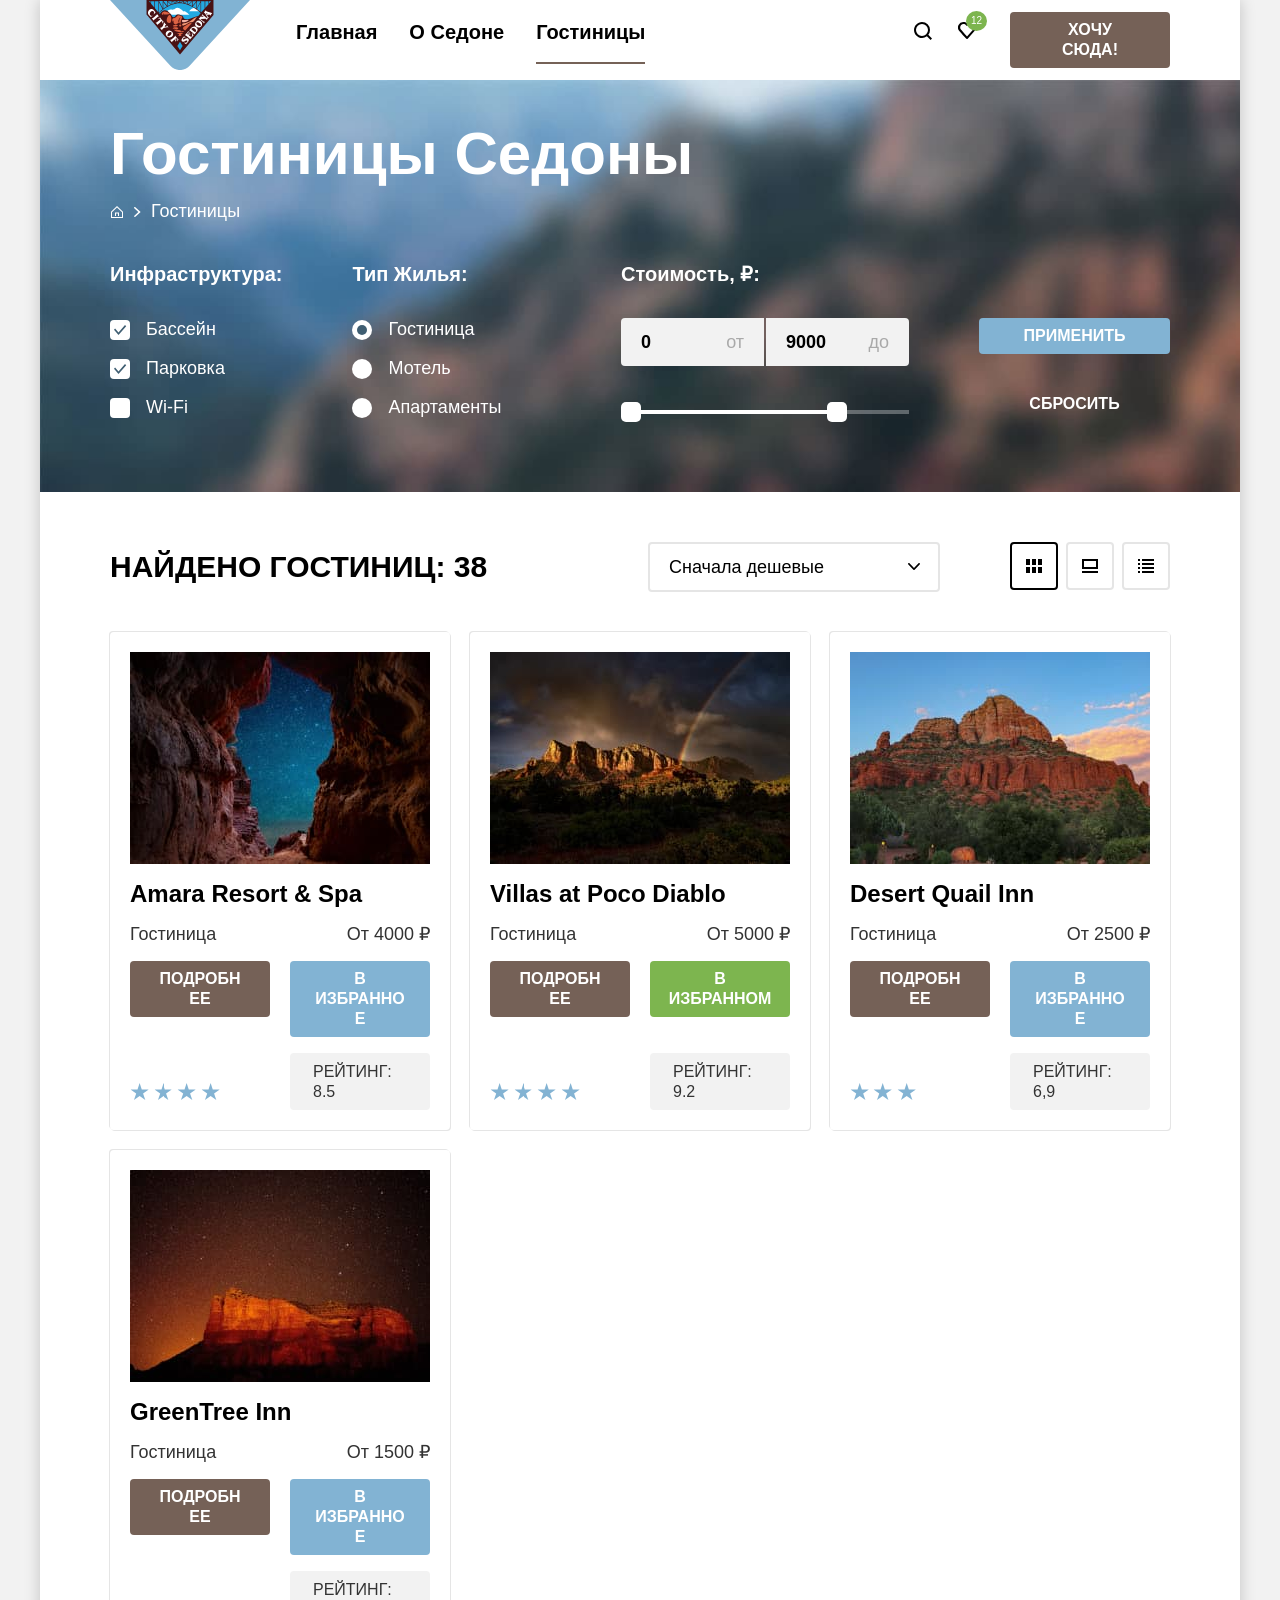
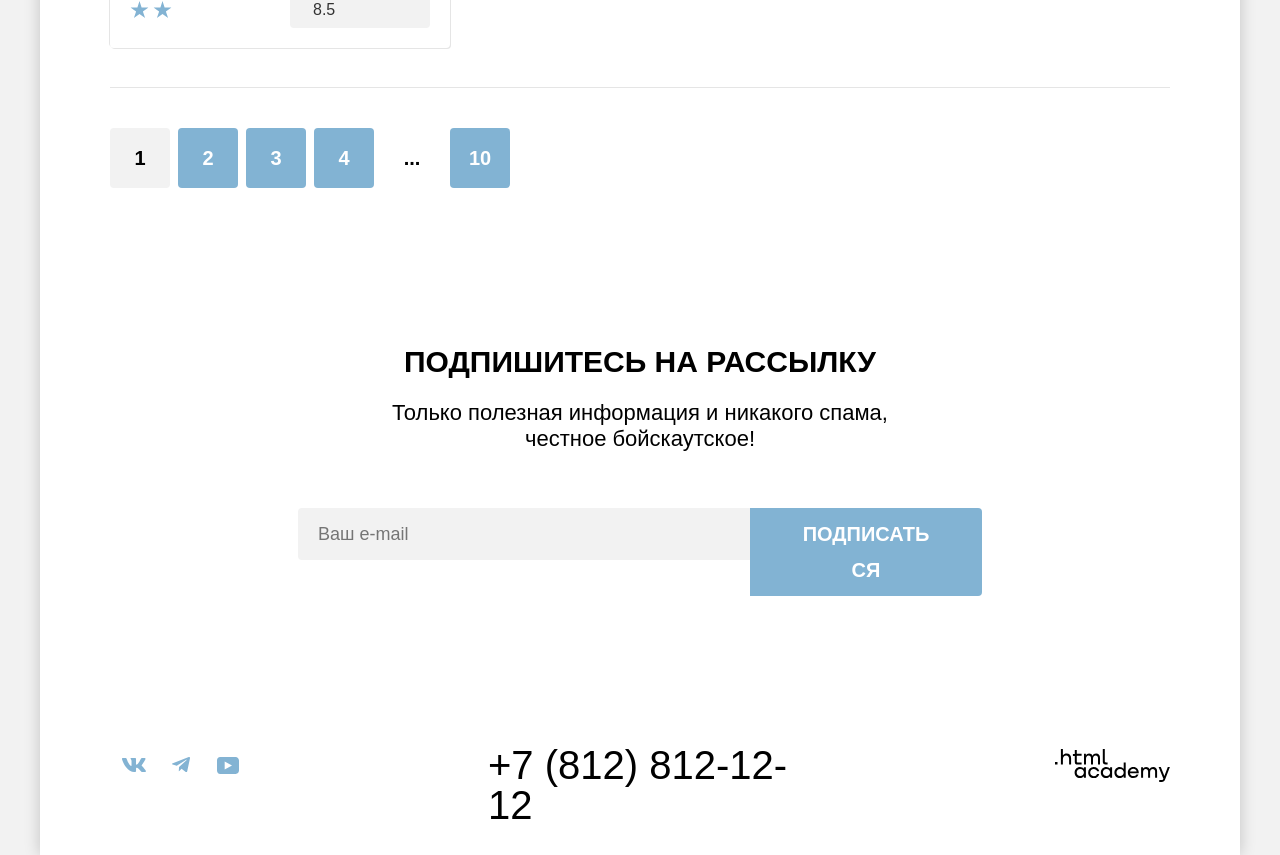
==== commit 87b43f13: "Закончил Perfect_Pixel" ====
--- a/catalog.html
+++ b/catalog.html
@@ -58,9 +58,7 @@
                 </a>
               </li>
               <li class="breadcrumbs-item">
-                <a class="breadcrumbs-link">
-                  Гостиницы
-                </a>
+                <a class="breadcrumbs-link">Гостиницы</a>
               </li>
             </ul>
           </header>
@@ -215,7 +213,7 @@
                 <span class="description-defenition">От 5000 ₽</span>
               </p>
               <a class="button card-link button-fiarst" href="#">Подробнее</a>
-              <button class="button card-link button-second-active" type="button">В избраном</button>
+              <button class="button card-link button-second-active" type="button">в избранном</button>
               <div class="star star-four" role="img" aria-label="4 звезды">
                 <span class="visually-hidden">4 звезды</span>
               </div>
@@ -284,7 +282,7 @@
         </section>
         <section class="subscribe">
           <h2 class="subscribe-title">Подпишитесь на рассылку</h2>
-          <p class="subscribe-text">Только полезная информация и никакого спама,<br>честное
+          <p class="subscribe-description section-description">Только полезная информация и никакого спама,<br>честное
             бойскаутское!</p>
           <form class="subscribe-form" action=" https://echo.htmlacademy.ru/" method="get">
             <label class="subscribe-field">
--- a/css/style.css
+++ b/css/style.css
@@ -25,7 +25,7 @@
   font-weight: 400;
   font-style: normal;
   background-color: #f2f2f2;
-  color: #333;
+  color: #333333;
   height: 100%;
   margin: 0;
 }
@@ -42,13 +42,13 @@
 }
 
 .content-wrapper{
-  background-color: #fff;
+  background-color: #ffffff;
   width: 1200px;
   margin: 0 auto;
   display: flex;
   flex-direction: column;
   min-height: 100vh;
-  box-shadow: 0 0 15px 0 #0003;
+  box-shadow: 0 0 15px 0 rgba(0, 0, 0, 0.2);
 ;
 }
 
@@ -90,7 +90,6 @@
   list-style: none;
 }
 
-
 .navigation-link-currently::after{
   position: absolute;
   content: "";
@@ -110,9 +109,13 @@
   justify-content: flex-end;
 }
 
-.navigation-link,.card-link,.footer-social-link,.phones-number,.pages-link{
+.navigation-link,
+.card-link,
+.footer-social-link,
+.phones-number,
+.pages-link{
   display: block;
-  color: #000;
+  color: #000000;
   text-decoration: none;
 }
 
@@ -139,7 +142,7 @@
 .button{
   background-color: #756157;
   font-family: "PT Sans", sans-serif;
-  color: #fff;
+  color: #ffffff;
   font-size: 16px;
   line-height: 20px;
   font-weight: 700;
@@ -161,8 +164,15 @@
   cursor: pointer;
 }
 
-.navigation-link:focus, .search-button, .pages-link, .viewer-link, .card-link,.filter-button-submit,
-.subscribe-button:focus, .footer-social-link, .footer-developer:focus{
+.navigation-link:focus,
+.search-button,
+.pages-link,
+.viewer-link,
+.card-link,
+.filter-button-submit,
+.subscribe-button:focus,
+.footer-social-link,
+.footer-developer:focus{
   outline: none;
 }
 
@@ -170,7 +180,8 @@
   opacity: 0.3;
 }
 
-.navigation-link-hover:hover, .navigation-link-hover:focus-visible{
+.navigation-link-hover:hover,
+.navigation-link-hover:focus-visible{
   color: #82B3D3;
 }
 
@@ -185,22 +196,29 @@
   box-sizing: border-box;
 }
 
-.user-navigation .button:hover,.user-navigation .button:focus-visible,.search-button:hover,.search-button:focus-visible{
+.user-navigation .button:hover,
+.user-navigation .button:focus-visible,
+.search-button:hover,
+.search-button:focus-visible{
   background-color: #615048;
 }
 
-.user-navigation .button:active,.search-button:active{
+.user-navigation .button:active,
+.search-button:active{
    background-color: #756157;
-  color: rgb(255 255 255 / 30%);
-}
-
-.navigation-search-icon, .navigation-preferences-icon{
+  color: rgba(255, 255, 255, 0.3);
+}
+
+.navigation-search-icon,
+.navigation-preferences-icon{
   display: block;
-  fill:  #000;
-}
-
-.navigation-preferences:hover .navigation-preferences-icon,.navigation-preferences:focus-visible .navigation-preferences-icon,
-.navigation-search:hover .navigation-search-icon,.navigation-search:focus-visible .navigation-search-icon{
+  fill:  #000000;
+}
+
+.navigation-preferences:hover .navigation-preferences-icon,
+.navigation-preferences:focus-visible .navigation-preferences-icon,
+.navigation-search:hover .navigation-search-icon,
+.navigation-search:focus-visible .navigation-search-icon{
   fill: #68A2CA;
 }
 
@@ -212,7 +230,7 @@
 .user-navigation-counter{
   position: absolute;
   background-color: #7DB54F;
-  color: #fff;
+  color: #ffffff;
   padding: 5px;
   border-radius: 50%;
   top: 11px;
@@ -246,8 +264,10 @@
   margin-bottom: 69px;
 }
 
-.section-title,.search-title,.subscribe-title {
-  color: #000;
+.section-title,
+.search-title,
+.subscribe-title {
+  color: #000000;
   font-size: 30px;
   font-weight: 700;
   line-height: 36px;
@@ -255,14 +275,19 @@
   margin: 0;
 }
 
-.section-description,.search-text,.subscribe-text{
+.section-description,
+.search-text{
   font-size: 22px;
   line-height: 26px;
   margin: 0;
 }
 
+.section-description{
+  padding: 0 20px;
+}
+
 .section-subtitle{
-  color: #000;
+  color: #000000;
   font-size: 24px;
   font-weight: 700;
   line-height: 28px;
@@ -301,22 +326,25 @@
   padding: 112px 85px;
 }
 
-
 .features-large{
   display: flex;
   width: 1200px;
   flex-wrap: wrap;
-  color: #fff;
+  color: #ffffff;
   background-color: #82B3D3;
   padding: 0;
 }
 
+.features-large:last-child {
+  flex-direction: row-reverse;
+}
+
 .features-small:nth-of-type(odd) {
-  background-color: rgb(131 179 211 / 12%);
+  background-color: rgba(131, 179, 211, 0.2);
 }
 
 .features-small:nth-of-type(even) {
-  background-color: rgb(131 179 211 / 20%);
+  background-color: rgba(131, 179, 211, 0.12);
 }
 
 .features-large-wrapper{
@@ -326,7 +354,7 @@
 }
 
 .features-large .section-subtitle{
-  color: #fff;
+  color: #ffffff;
 }
 
 .features-subtitle{
@@ -338,7 +366,7 @@
   content: "";
   width: 60px;
   height: 2px;
-  background-color: #0000004D;
+  background-color: rgba(0, 0, 0, 0.3);
   top: 86px;
   left: 50%;
   margin-left: -30px;
@@ -375,11 +403,11 @@
   width: 400px;
   padding: 183px 85px 81px;
   background-repeat: no-repeat;
-  background-position: 162.5px 81px;
+  background-position: 163px 81px;
 }
 
 .services-item:nth-of-type(odd){
-  background-color: #83B3D31F;
+  background-color: rgba(131, 179, 211, 0.2);
 }
 
 .services-item-dwelling{
@@ -392,6 +420,7 @@
 
 .services-item-gift{
   background-image: url("../images/background/gift.svg");
+  background-position: 169px 81px;
 }
 
 .services-item-text{
@@ -419,7 +448,7 @@
 
 .subscribe{
   background-color: #a1c0d5;
-  color: #fff;
+  color: #ffffff;
   background-image: url("../images/background/subscribe.jpg");
   background-size: cover;
   background-position: left top;
@@ -430,13 +459,13 @@
 }
 
 .subscribe-title{
-  color: #fff;
+  color: #ffffff;
   margin: 0;
   margin-bottom: 20px;
 }
 
 .subscribe-description{
-  margin-bottom: 54px;
+  margin-bottom: 56px;
 }
 
 .subscribe-form{
@@ -450,13 +479,14 @@
   flex-grow: 1;
 }
 
-.subscribe-button:hover,.subscribe-button:focus-visible{
+.subscribe-button:hover,
+.subscribe-button:focus-visible{
   background-color: #68A2CA;
 }
 
 .subscribe-button:active{
   background-color: #82B3D3;
-  color: rgb(255 255 255 / 30%);
+  color: rgba(255, 255, 255, 0.3);
 }
 
 .field-input{
@@ -474,7 +504,7 @@
 
 .footer{
   display: flex;
-  padding: 40px 70px 30px;
+  padding: 45px 70px 30px;
   justify-content: space-between;
   align-items: flex-start;
 }
@@ -505,7 +535,7 @@
 }
 
 .footer-developer .navigation-icon{
-  fill: #000;
+  fill: #000000;
 }
 
 .footer-social-link:hover .navigation-icon,
@@ -514,7 +544,7 @@
 }
 
 .footer-social-link:active .navigation-icon{
-  fill: rgb(104 162 202 / 30%);
+  fill: rgba(104, 162, 202, 0.3);
 }
 
 
@@ -522,7 +552,8 @@
   display: flex;
   flex-wrap: wrap;
   justify-content: center;
-  width: 331px; ;
+  width: 333px;
+  padding-right: 46px;
 }
 
 .phones-number{
@@ -547,18 +578,18 @@
 }
 
 .footer-developer:active .navigation-icon{
-  fill: rgb(117 97 87 / 30%);
+  fill: rgba(117, 97, 87, 0.3);
 ;
 }
 
 .inner-wrapper{
   background-color: #a1c0d5;
-  color: #fff;
+  color: #ffffff;
   background-image: url("../images/background/main-inner.jpg");
   background-size: cover;
   background-position: left top;
   background-repeat: no-repeat;
-  padding: 35px 70px 70px;
+  padding: 35px 70px 57px;
 }
 
 .filters-form{
@@ -618,7 +649,7 @@
   left: 0;
   width: 20px;
   height: 20px;
-  background-color: #fff;
+  background-color: #ffffff;
   border-radius: 4px;
 }
 
@@ -694,7 +725,7 @@
   right: 20px;
   top: 50%;
   transform: translateY(-50%);
-  color: #999;
+  color: rgba(0, 0, 0, 0.3);
 }
 
 .range-input:hover {
@@ -709,37 +740,36 @@
 .range-slider{
   position: relative;
   height: 4px;
-  background-color: rgb(255 255 255 / 30%);
+  background-color: rgba(255, 255, 255, 0.3);
 }
 
 .slider-bar{
   position: absolute;
   height: 4px;
-  background-color: #fff;
+  background-color: #ffffff;
 }
 
 .slider-button{
   position: absolute;
   width: 20px;
   height: 20px;
-  background-color: #fff;
+  background-color: #ffffff;
   border-radius: 5px;
   border: none;
   cursor: pointer;
 }
 
 .slider-button:hover {
-  box-shadow: 0 4px 10px 0 rgb(0 0 0 / 25%);
+  box-shadow: 0 4px 10px 0 rgba(0, 0, 0, 0.25);
 }
 
 .slider-button:focus-visible {
-  background-color: #e5e5e5;
-  box-shadow: 0 4px 10px 0 rgb(0 0 0 / 25%);
+  box-shadow: 0 4px 10px 0 rgba(0, 0, 0, 0.25);
   outline: 3px solid #83b3d3;
 }
 
 .slider-button:active {
-  box-shadow: 0 7px 15px 0 rgb(0 0 0 / 40%);
+  box-shadow: 0 7px 15px 0 rgba(0, 0, 0, 0.4);
   outline: 2px solid #83b3d3;
 }
 
@@ -860,17 +890,19 @@
 .catalog-sort{
   display: flex;
   flex-grow: 1;
-  align-items: center;
+  align-items: start;
   margin-bottom: 40px;
 }
 
 .sort-title{
-  margin-right: 200px;
+
+  padding: 6.5px 0;
+  max-width: 490px;
 }
 
 .sort-select{
   width: 292px;
-  padding: 14px 20px;
+  padding: 12.5px 19px;
   padding-right: 52px;
   background-color: inherit;
   font-family: "PT Sans", sans-serif;
@@ -881,9 +913,11 @@
   appearance: none;
   background-image: url("../images/background/select-arrow.svg");
   background-repeat: no-repeat;
-  background-position: right 20px center;
-  border: none;
+  background-position: right 18px center;
+  border: 2px solid #e5e5e5;
+  border-radius: 4px;
   cursor: pointer;
+  margin-left: auto;
 }
 
 .sort-select-option{
@@ -893,7 +927,7 @@
 }
 
 .sort-select:hover{
-  outline:2px solid  #000;
+  outline:2px solid  #000000;
 }
 
 .sort-select:focus-visible{
@@ -906,11 +940,11 @@
   width: 216px;
   gap: 8px;
   margin: 0;
-  margin-left: auto;
+  margin-left: 14px;
   padding: 0;
   list-style: none;
   justify-content: end;
-  align-items: center;
+  align-items: start;
 }
 
 .viewer-link{
@@ -922,9 +956,10 @@
   border-radius: 4px;
 }
 
-.viewer-link-active,.viewer-link:not(.viewer-link-active):hover,
+.viewer-link-active,
+.viewer-link:not(.viewer-link-active):hover,
 .viewer-link:not(.viewer-link-active):active{
-  border-color: #000;
+  border-color: #000000;
 }
 
 .viewer-link:not(.viewer-link-active):focus-visible{
@@ -968,7 +1003,7 @@
 
 .button-fiarst:active{
   background-color: #756157;
-  color: rgb(255 255 255 / 30%);
+  color: rgba(255, 255, 255, 0.3);
 }
 
 .button-second{
@@ -984,12 +1019,14 @@
   cursor: pointer;
 }
 
-.button-second:disabled,.button-second-active:disabled{
+.button-second:disabled,
+.button-second-active:disabled{
   background-color: #E5E5E5;
-  color: #fff;
-}
-
-.filter-button-submit:hover,.filter-button-submit:focus-visible,
+  color: #ffffff;
+}
+
+.filter-button-submit:hover,
+.filter-button-submit:focus-visible,
 .button-second:not(.button-second-active):hover,
 .button-second:not(.button-second-active):focus-visible{
   background-color: #68A2CA;
@@ -998,7 +1035,7 @@
 .filter-button-submit:active,
 .button-second:not(.button-second-active):active{
   background-color: #82B3D3;
-  color: rgb(255 255 255 / 30%);
+  color: rgba(255, 255, 255, 0.3);
 }
 
 .button-second-active:hover,
@@ -1008,7 +1045,7 @@
 
 .button-second-active:active{
   background-color: #7DB54F;
-  color: rgb(255 255 255 / 30%);
+  color: rgba(255, 255, 255, 0.3);
 
 }
 
@@ -1026,11 +1063,11 @@
 .main-inner .subscribe{
   background-color: transparent;
   background-image: none;
-  color: #000;
+  color: #000000;
 }
 
 .main-inner .subscribe-title{
-  color: #000;
+  color: #000000;
 }
 
 .pages-list{
@@ -1046,7 +1083,7 @@
 .pages-link{
   min-width: 60px;
   background-color: #82B3D3 ;
-  color: #fff;
+  color: #ffffff;
   display: block;
   padding: 12px;
   border-radius: 4px;
@@ -1064,18 +1101,18 @@
 }
 
 .pages-link-disabled:active{
-  color: rgb(255 255 255 / 30%);
+  color: rgba(255, 255, 255, 0.3);
   background-color: #82b3d3;
 }
 
 .pages-first-link{
   background-color: #F2F2F2;
-  color: #000;
+  color: #000000;
 }
 
 .pages-penultimate-link{
   background-color: transparent;
-  color: #000;
+  color: #000000;
 }
 
 .subscribe-text{
@@ -1164,7 +1201,7 @@
   left: 0;
   width: 100%;
   height: 100%;
-  background-color: rgb(242 242 242 / 80%);
+  background-color: rgba(242, 242, 242, 0.8);
   z-index: 10;
 }
 
@@ -1181,9 +1218,9 @@
   line-height: 24px;
   font-weight: 700;
   padding: 64px 70px;
-  background-color: #fff;
+  background-color: #ffffff;
   border-radius: 30px;
-  box-shadow: 0 25px 50px 0 rgb(0 0 0 / 15%);
+  box-shadow: 0 25px 50px 0 rgba(0, 0, 0, 0.15);
 }
 
 .modal-button-close{
@@ -1212,7 +1249,7 @@
 }
 
 .modal-button-icon{
-  fill: #000;
+  fill: #000000;
 }
 
 .modal-button-close:active .modal-button-icon{
@@ -1247,7 +1284,7 @@
 .date-input{
   width: 440px;
   padding: 12px 40px 12px 20px;
-  color: #000;
+  color: #000000;
   background-image: url("../images/background/calendar.svg");
   background-repeat: no-repeat;
   background-position: right 20px center;
@@ -1255,8 +1292,9 @@
   outline: none;
 }
 
-.modal-form input:hover,.modal-form input:focus-visible {
-  background-color: #e5e5e5;;
+.modal-form input:hover,
+.modal-form input:focus-visible {
+  background-color: #e5e5e5;
 }
 
 .modal-prompt{
@@ -1319,7 +1357,8 @@
   margin: 0;
 }
 
-.quantity-minus,.quantity-plus{
+.quantity-minus,
+.quantity-plus{
   position: relative;
   border: none;
   width: 34px;
@@ -1403,7 +1442,7 @@
   line-height: 24px;
   padding: 18px 0;
   background-color: #83b3d3;
-  color: #fff;
+  color: #ffffff;
   text-transform: uppercase;
   border-radius: 10px;
   font-family: inherit;
@@ -1429,14 +1468,16 @@
   outline: none;
 }
 
-.modal-submit:hover,.modal-submit:focus-visible,
-.tooltip-toggle:hover,.tooltip-toggle:focus-visible{
+.modal-submit:hover,
+.modal-submit:focus-visible,
+.tooltip-toggle:hover,
+.tooltip-toggle:focus-visible{
   background-color: #68A2CA;
 }
 
 .modal-submit:active{
   background-color: #68A2CA;
-  color: rgb(255 255 255 / 30%);
+  color: rgba(255, 255, 255, 0.3);
 }
 
 .tooltip-popover{
@@ -1455,17 +1496,17 @@
 .popover-content{
   position: relative;
   width: 256px;
-  color: #fff;
+  color: #ffffff;
   font-size: 16px;
   line-height: 20px;
   font-weight: 400;
   text-align: left;
-  background-color: #333;
+  background-color: #333333;
   padding: 15px 18px 18px 22px;
   margin: 0;
   box-sizing: border-box;
   border-radius: 10px;
-  box-shadow: 0 15px 30px 0 #0000004D;
+  box-shadow: 0 15px 30px 0 rgba(0, 0, 0, 0.3);
 }
 
 .popover-content::before{
@@ -1474,7 +1515,7 @@
   height: 0;
   border-left: 9px solid transparent;
   border-right: 9px solid transparent;
-  border-bottom: 9px solid #333;
+  border-bottom: 9px solid #333333;
   position: absolute;
   top: -9px;
   left: 119px;
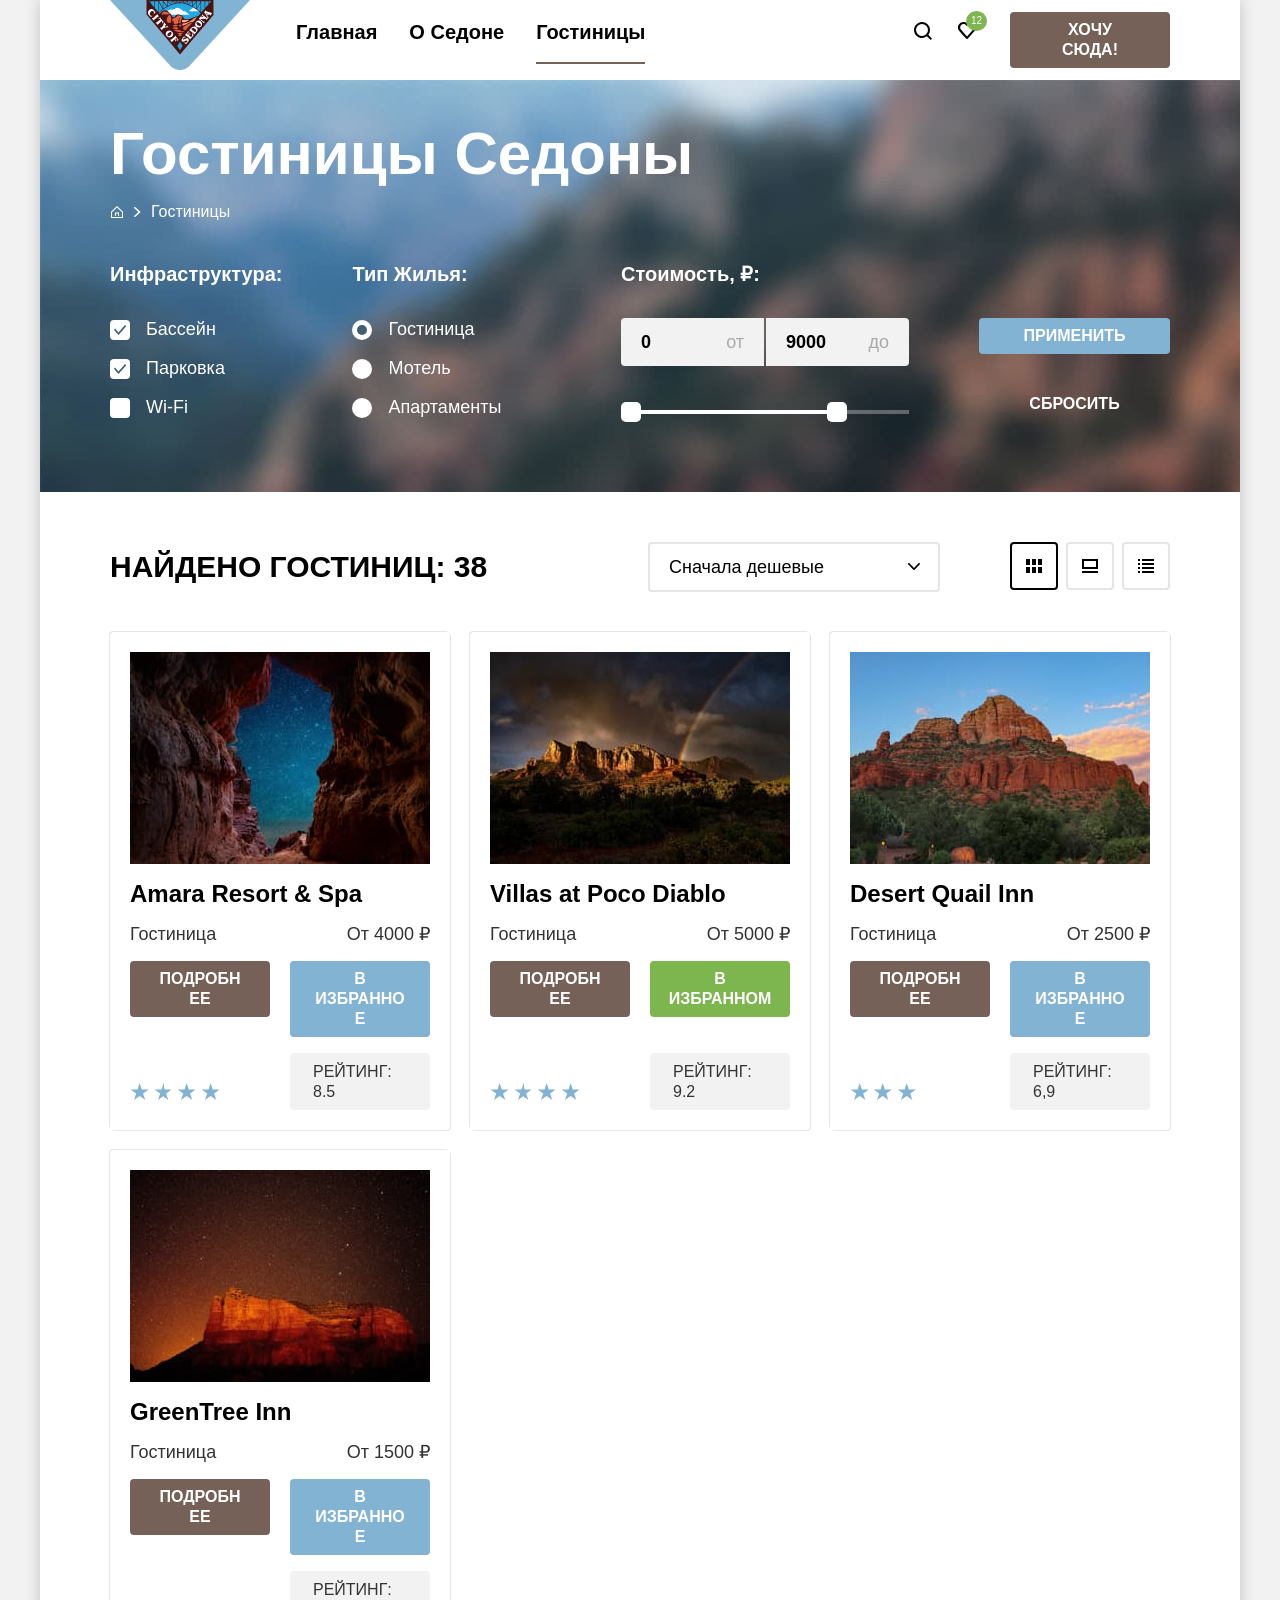
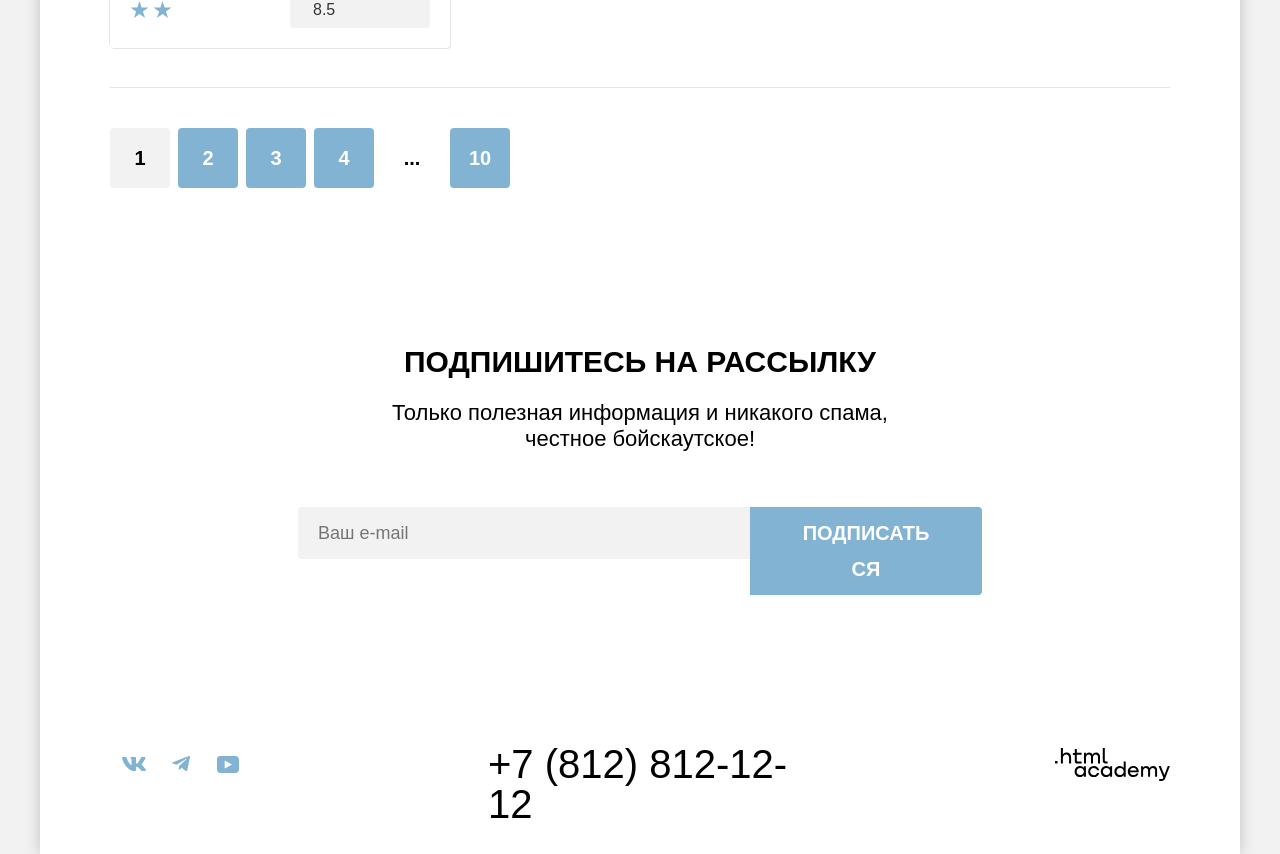
==== commit a8ac899a: "Merge pull request #2 from Alexlmth/master" ====
--- a/catalog.html
+++ b/catalog.html
@@ -3,8 +3,10 @@
 
   <head>
     <meta charset="utf-8">
-    <title>HTML Academy: Седона</title>
+    <title>HTML Academy:Каталог</title>
     <link rel="stylesheet" href="./css/style.css">
+    <link rel="icon" href="favicon.ico">
+    <link rel="icon" type="image/png" href="images/favicon.png">
   </head>
 
   <body>
@@ -163,17 +165,17 @@
             </select>
             <ul class="sort-viewer-list">
               <li class="viewer-item">
-                <a class="viewer-link viewer-icon viewer-link-active" href="#">
+                <a class="viewer-link viewer-icon viewer-link-active" href="catalog.html?view=card">
                   <span class="visually-hidden">Отображение карточками</span>
                 </a>
               </li>
               <li class="viewer-item">
-                <a class="viewer-link viewer-compact" href="#">
+                <a class="viewer-link viewer-compact" href="catalog.html?view=tile">
                   <span class="visually-hidden">Отображение слайдами</span>
                 </a>
               </li>
               <li class="viewer-item">
-                <a class="viewer-link viewer-list" href="#">
+                <a class="viewer-link viewer-list" href="catalog.html?view=list">
                   <span class="visually-hidden">Отображение списком</span>
                 </a>
               </li>
@@ -330,7 +332,7 @@
         <div class="footer-phone">
           <a class="phones-number" href="tel:+78128121212">+7 (812) 812-12-12</a>
         </div>
-        <a class="footer-developer" href="https://htmlacademy.ru/">
+        <a class="footer-developer" href="https://htmlacademy.ru/intensive/htmlcss">
           <svg class="navigation-icon" aria-hidden="true" focusable="false" xmlns="http://www.w3.org/2000/svg"
             width="115" height="33" viewBox="0 0 115 33">
             <path
--- a/css/style.css
+++ b/css/style.css
@@ -160,7 +160,7 @@
   border: none;
   border-top-left-radius: 0;
   border-bottom-left-radius: 0;
-  background-color: #82B3D3;
+  background-color: #82b3d3;
   cursor: pointer;
 }
 
@@ -182,7 +182,7 @@
 
 .navigation-link-hover:hover,
 .navigation-link-hover:focus-visible{
-  color: #82B3D3;
+  color: #82b3d3;
 }
 
 .user-navigation .navigation-link{
@@ -219,17 +219,17 @@
 .navigation-preferences:focus-visible .navigation-preferences-icon,
 .navigation-search:hover .navigation-search-icon,
 .navigation-search:focus-visible .navigation-search-icon{
-  fill: #68A2CA;
+  fill: #68a2ca;
 }
 
 .navigation-preferences:active .navigation-preferences-icon,
 .navigation-search:active .navigation-search-icon {
-  fill: #82B3D3;
+  fill: #82b3d3;
 }
 
 .user-navigation-counter{
   position: absolute;
-  background-color: #7DB54F;
+  background-color: #7db54f;
   color: #ffffff;
   padding: 5px;
   border-radius: 50%;
@@ -296,7 +296,8 @@
 }
 
 .features-large .section-subtitle::after{
-  background-color: #FFFFFF4D;
+  background-color: rgba(255, 255, 255, 0.3);
+;
 }
 
 .features{
@@ -323,7 +324,7 @@
 .features-item{
   width: 400px;
   box-sizing: border-box;
-  padding: 112px 85px;
+  padding: 112px 84px;
 }
 
 .features-large{
@@ -331,7 +332,7 @@
   width: 1200px;
   flex-wrap: wrap;
   color: #ffffff;
-  background-color: #82B3D3;
+  background-color: #82b3d3;
   padding: 0;
 }
 
@@ -465,7 +466,7 @@
 }
 
 .subscribe-description{
-  margin-bottom: 56px;
+  margin-bottom: 55px;
 }
 
 .subscribe-form{
@@ -481,12 +482,16 @@
 
 .subscribe-button:hover,
 .subscribe-button:focus-visible{
-  background-color: #68A2CA;
+  background-color: #68a2ca;
 }
 
 .subscribe-button:active{
-  background-color: #82B3D3;
+  background-color: #82b3d3;
   color: rgba(255, 255, 255, 0.3);
+}
+
+.subscribe-button:disabled{
+  background-color: #e5e5e5;
 }
 
 .field-input{
@@ -499,7 +504,7 @@
   font-family: inherit;
   font-size: 18px;
   line-height: 24px;
-  background-color: #F2F2F2;
+  background-color: #f2f2f2;
 }
 
 .footer{
@@ -540,7 +545,7 @@
 
 .footer-social-link:hover .navigation-icon,
 .footer-social-link:focus-visible .navigation-icon{
-  fill: #68A2CA;
+  fill: #68a2ca;
 }
 
 .footer-social-link:active .navigation-icon{
@@ -676,6 +681,10 @@
   border-radius: 50%;
   background-color: #3f5e72;
   content: "";
+}
+
+.control-input:disabled + .control-mark {
+  opacity: 0.1;
 }
 
 .range-wrapper-inputs{
@@ -701,7 +710,7 @@
   font-weight: 700;
   line-height: 24px;
   text-align: left;
-  background-color: #F2F2F2;
+  background-color: #f2f2f2;
   border: none;
   appearance: textfield;
 }
@@ -808,6 +817,7 @@
   margin-bottom: 40px;
   padding: 0;
   list-style: none;
+  font-size: 16px;
 }
 
 
@@ -855,7 +865,7 @@
 }
 
 .filter-button-submit{
-  background-color: #82B3D3;
+  background-color: #82b3d3;
   padding: 8px 0;
   cursor: pointer;
 }
@@ -952,7 +962,7 @@
   min-width: 16px;
   min-height: 14px;
   padding: 15px 14px;
-  border: 2px solid #E5E5E5;
+  border: 2px solid #e5e5e5;
   border-radius: 4px;
 }
 
@@ -967,19 +977,19 @@
 }
 
 .viewer-icon{
-  background-image: url("../images/background/View-icon.svg");
+  background-image: url("../images/background/view-icon.svg");
   background-repeat: no-repeat;
   background-position: center;
 }
 
 .viewer-compact{
-  background-image: url("../images/background/View-compact.svg");
+  background-image: url("../images/background/view-compact.svg");
   background-repeat: no-repeat;
   background-position: center;
 }
 
 .viewer-list{
-  background-image: url("../images/background/View-list.svg");
+  background-image: url("../images/background/view-list.svg");
   background-repeat: no-repeat;
   background-position: center;
 }
@@ -1008,20 +1018,20 @@
 
 .button-second{
   grid-column: 2 / -1;
-  background-color: #82B3D3;
+  background-color: #82b3d3;
   padding: 8px 20px;
   cursor: pointer;
 }
 
 .button-second-active{
-  background-color: #7DB54F;
+  background-color: #7db54f;
   padding: 8px 18px;
   cursor: pointer;
 }
 
 .button-second:disabled,
 .button-second-active:disabled{
-  background-color: #E5E5E5;
+  background-color: #e5e5e5;
   color: #ffffff;
 }
 
@@ -1029,24 +1039,27 @@
 .filter-button-submit:focus-visible,
 .button-second:not(.button-second-active):hover,
 .button-second:not(.button-second-active):focus-visible{
-  background-color: #68A2CA;
+  background-color: #68a2ca;
 }
 
 .filter-button-submit:active,
 .button-second:not(.button-second-active):active{
-  background-color: #82B3D3;
+  background-color: #82b3d3;
   color: rgba(255, 255, 255, 0.3);
 }
 
 .button-second-active:hover,
 .button-second-active:focus-visible{
-  background-color: #6C9E42;
+  background-color: #6c9e42;
 }
 
 .button-second-active:active{
-  background-color: #7DB54F;
+  background-color: #7db54f;
   color: rgba(255, 255, 255, 0.3);
-
+}
+
+.filter-button-submit:disabled{
+  background-color: #e5e5e5;
 }
 
 .card-rate{
@@ -1054,7 +1067,7 @@
   line-height: 20px;
   text-transform: uppercase;
   padding: 9px 22px 8px 23px;
-  background-color: #F2F2F2;
+  background-color: #f2f2f2;
   border-radius: 4px;
   margin: 0;
   align-self: end;
@@ -1082,7 +1095,7 @@
 
 .pages-link{
   min-width: 60px;
-  background-color: #82B3D3 ;
+  background-color: #82b3d3 ;
   color: #ffffff;
   display: block;
   padding: 12px;
@@ -1106,7 +1119,7 @@
 }
 
 .pages-first-link{
-  background-color: #F2F2F2;
+  background-color: #f2f2f2;
   color: #000000;
 }
 
@@ -1137,7 +1150,7 @@
   right: 0;
   bottom: -40px;
   height: 1px;
-  background-color: #E5E5E5;
+  background-color: #e5e5e5;
 }
 
 .card-item{
@@ -1287,7 +1300,7 @@
   color: #000000;
   background-image: url("../images/background/calendar.svg");
   background-repeat: no-repeat;
-  background-position: right 20px center;
+  background-position: right 21px center;
   border-radius: 4px;
   outline: none;
 }
@@ -1300,7 +1313,7 @@
 .modal-prompt{
   grid-column: 2/-1 ;
   margin: 0;
-  padding: 0 20px 27px;
+  padding: 3px 20px 24px;
   font-size: 16px;
   font-weight: 400;
   line-height: 21px;
@@ -1431,7 +1444,7 @@
 
 .form-wrapper-tooltip{
   display: flex;
-  margin-left: 7px;
+  margin-left: 6px;
   position: relative;
 }
 
@@ -1472,12 +1485,16 @@
 .modal-submit:focus-visible,
 .tooltip-toggle:hover,
 .tooltip-toggle:focus-visible{
-  background-color: #68A2CA;
+  background-color: #68a2ca;
 }
 
 .modal-submit:active{
-  background-color: #68A2CA;
+  background-color: #68a2ca;
   color: rgba(255, 255, 255, 0.3);
+}
+
+.modal-submit:disabled{
+  background-color: #e5e5e5;
 }
 
 .tooltip-popover{
@@ -1502,7 +1519,7 @@
   font-weight: 400;
   text-align: left;
   background-color: #333333;
-  padding: 15px 18px 18px 22px;
+  padding: 21px 18px 23px 22px;
   margin: 0;
   box-sizing: border-box;
   border-radius: 10px;
